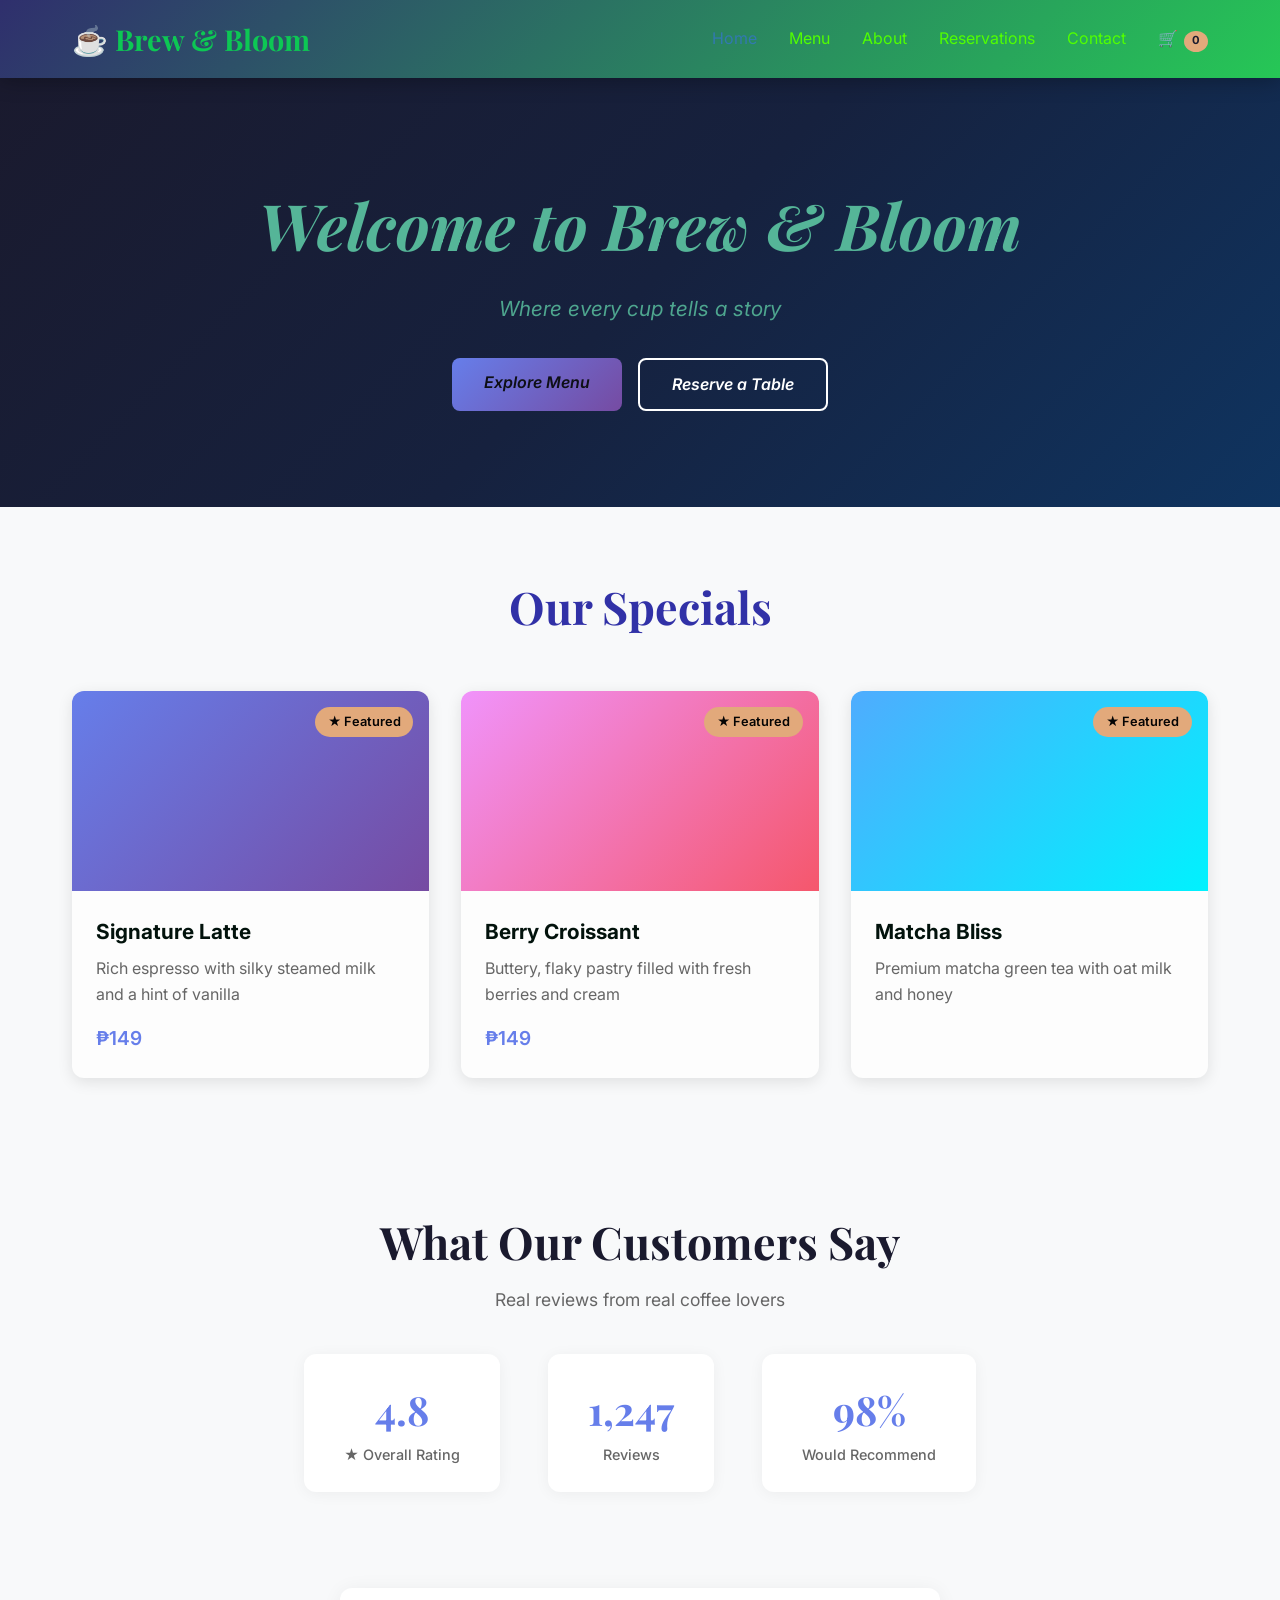
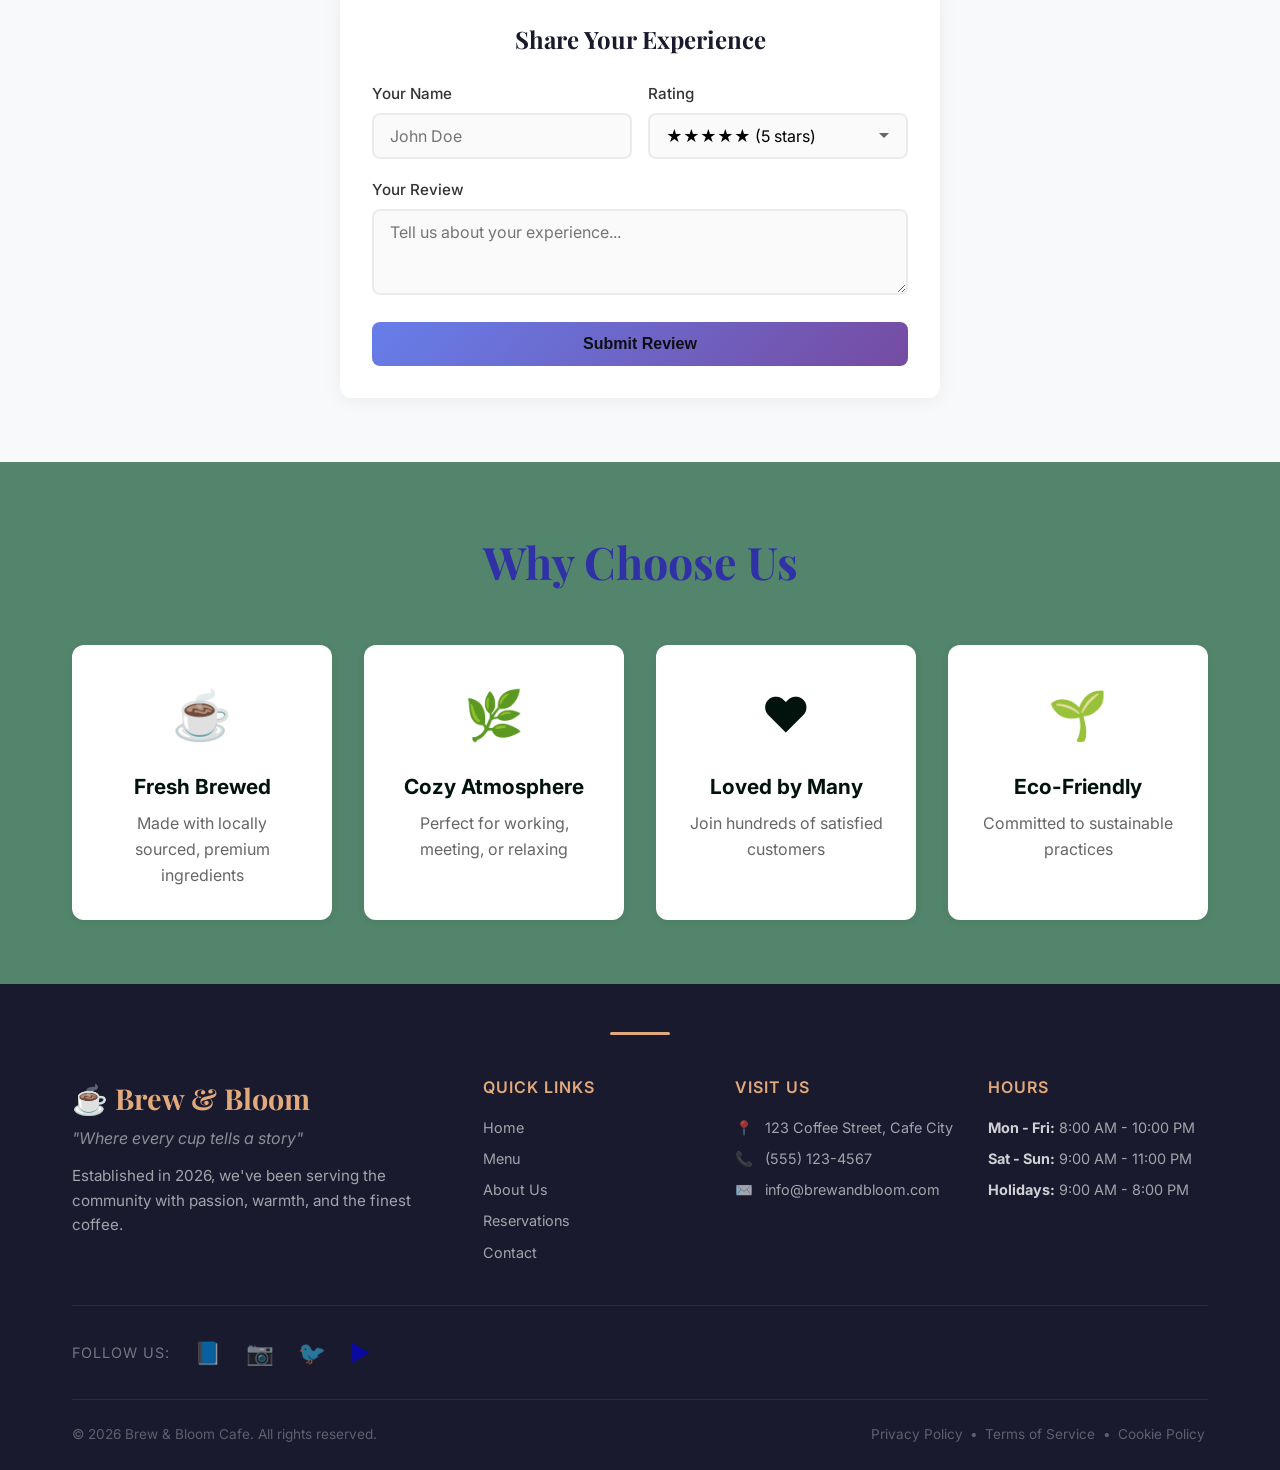
==== index.html @ 746370ab "Add files via upload" ====
<!DOCTYPE html>
<html lang="en">

<head>
    <meta charset="UTF-8">
    <meta name="viewport" content="width=device-width, initial-scale=1.0">
    <title>Brew & Bloom Cafe</title>
    <link rel="stylesheet" href="reiina.css">
    <link href="https://fonts.googleapis.com/css2?family=Playfair+Display:wght@400;700&family=Inter:wght@300;400;600&display=swap" rel="stylesheet">
</head>

<body>

    <!-- ===== Navigation ===== -->
    <nav class="navbar">
        <div class="container">
            <div class="logo">
                <h2>☕ Brew & Bloom</h2>
            </div>
            <ul class="nav-links">
                <li><a href="index.html" class="active">Home</a></li>
                <li><a href="menu.html">Menu</a></li>
                <li><a href="about.html">About</a></li>
                <li><a href="reservations.html">Reservations</a></li>
                <li><a href="contact.html">Contact</a></li>
                <li><a href="cart.html" class="cart-link">🛒 <span class="cart-count" id="cartCount">0</span></a></li>
            </ul>
            <div class="hamburger">
                <span></span>
                <span></span>
                <span></span>
            </div>
        </div>
    </nav>

    <!-- ===== Hero Section ===== -->
    <section class="hero">
        <div class="hero-content">
            <h1>Welcome to Brew & Bloom</h1>
            <p>Where every cup tells a story</p>
            <div class="hero-buttons">
                <a href="menu.html" class="btn btn-primary">Explore Menu</a>
                <a href="reservations.html" class="btn btn-secondary">Reserve a Table</a>
            </div>
        </div>
    </section>

    <!-- ===== Featured Items ===== -->
    <section class="featured">
        <div class="container">
            <h2>Our Specials</h2>
            <div class="featured-grid">
                <div class="featured-card">
                    <div class="featured-image" style="background: linear-gradient(135deg, #667eea, #764ba2);">
                        <span class="featured-badge">★ Featured</span>
                    </div>
                    <div class="featured-info">
                        <h3>Signature Latte</h3>
                        <p>Rich espresso with silky steamed milk and a hint of vanilla</p>
                        <div class="featured-price"> ₱149</div>
                    </div>
                </div>
                <div class="featured-card">
                    <div class="featured-image" style="background: linear-gradient(135deg, #f093fb, #f5576c);">
                        <span class="featured-badge">★ Featured</span>
                    </div>
                    <div class="featured-info">
                        <h3>Berry Croissant</h3>
                        <p>Buttery, flaky pastry filled with fresh berries and cream</p>
                        <div class="featured-price"> ₱149</div>
                    </div>
                </div>
                <div class="featured-card">
                    <div class="featured-image" style="background: linear-gradient(135deg, #4facfe, #00f2fe);">
                        <span class="featured-badge">★ Featured</span>
                    </div>
                    <div class="featured-info">
                        <h3>Matcha Bliss</h3>
                        <p>Premium matcha green tea with oat milk and honey</p>
                        <div class="featured-price"></div>
                    </div>
                </div>
            </div>
        </div>
    </section>

    <!-- ===== Customer Reviews ===== -->
    <section class="reviews-section">
        <div class="container">
            <h2>What Our Customers Say</h2>
            <p class="reviews-subtitle">Real reviews from real coffee lovers</p>

            <div class="review-stats">
                <div class="stat-item">
                    <span class="stat-number">4.8</span>
                    <span class="stat-label">★ Overall Rating</span>
                </div>
                <div class="stat-item">
                    <span class="stat-number">1,247</span>
                    <span class="stat-label">Reviews</span>
                </div>
                <div class="stat-item">
                    <span class="stat-number">98%</span>
                    <span class="stat-label">Would Recommend</span>
                </div>
            </div>

            <div class="reviews-grid" id="reviewsGrid"></div>

            <div class="add-review">
                <h3>Share Your Experience</h3>
                <form id="reviewForm" class="review-form">
                    <div class="form-row">
                        <div class="form-group">
                            <label for="reviewName">Your Name</label>
                            <input type="text" id="reviewName" placeholder="John Doe" required>
                        </div>
                        <div class="form-group">
                            <label for="reviewRating">Rating</label>
                            <select id="reviewRating" required>
                                <option value="5">★★★★★ (5 stars)</option>
                                <option value="4">★★★★☆ (4 stars)</option>
                                <option value="3">★★★☆☆ (3 stars)</option>
                                <option value="2">★★☆☆☆ (2 stars)</option>
                                <option value="1">★☆☆☆☆ (1 star)</option>
                            </select>
                        </div>
                    </div>
                    <div class="form-group">
                        <label for="reviewText">Your Review</label>
                        <textarea id="reviewText" rows="3" placeholder="Tell us about your experience..." required></textarea>
                    </div>
                    <button type="submit" class="btn btn-primary">Submit Review</button>
                </form>
            </div>
        </div>
    </section>

    <!-- ===== Why Choose Us ===== -->
    <section class="why-us">
        <div class="container">
            <h2>Why Choose Us</h2>
            <div class="features-grid">
                <div class="feature">
                    <div class="feature-icon">☕</div>
                    <h3>Fresh Brewed</h3>
                    <p>Made with locally sourced, premium ingredients</p>
                </div>
                <div class="feature">
                    <div class="feature-icon">🌿</div>
                    <h3>Cozy Atmosphere</h3>
                    <p>Perfect for working, meeting, or relaxing</p>
                </div>
                <div class="feature">
                    <div class="feature-icon">❤️</div>
                    <h3>Loved by Many</h3>
                    <p>Join hundreds of satisfied customers</p>
                </div>
                <div class="feature">
                    <div class="feature-icon">🌱</div>
                    <h3>Eco-Friendly</h3>
                    <p>Committed to sustainable practices</p>
                </div>
            </div>
        </div>
    </section>

    <!-- ===== CLASSIC FOOTER ===== -->
    <footer class="classic-footer">
        <div class="footer-divider"></div>
        <div class="container">
            <div class="footer-top">
                <div class="footer-brand">
                    <h3>☕ Brew & Bloom</h3>
                    <p class="tagline">"Where every cup tells a story"</p>
                    <p class="description">Established in 2026, we've been serving the community with passion, warmth, and the finest coffee.</p>
                </div>

                <div class="footer-links">
                    <div class="footer-column">
                        <h4>Quick Links</h4>
                        <ul>
                            <li><a href="index.html">Home</a></li>
                            <li><a href="menu.html">Menu</a></li>
                            <li><a href="about.html">About Us</a></li>
                            <li><a href="reservations.html">Reservations</a></li>
                            <li><a href="contact.html">Contact</a></li>
                        </ul>
                    </div>

                    <div class="footer-column">
                        <h4>Visit Us</h4>
                        <ul>
                            <li><span class="icon">📍</span> 123 Coffee Street, Cafe City</li>
                            <li><span class="icon">📞</span> (555) 123-4567</li>
                            <li><span class="icon">✉️</span> info@brewandbloom.com</li>
                        </ul>
                    </div>

                    <div class="footer-column">
                        <h4>Hours</h4>
                        <ul>
                            <li><strong>Mon - Fri:</strong> 8:00 AM - 10:00 PM</li>
                            <li><strong>Sat - Sun:</strong> 9:00 AM - 11:00 PM</li>
                            <li><strong>Holidays:</strong> 9:00 AM - 8:00 PM</li>
                        </ul>
                    </div>
                </div>
            </div>

            <div class="footer-social">
                <span>Follow us:</span>
                <a href="#" aria-label="Facebook">📘</a>
                <a href="#" aria-label="Instagram">📷</a>
                <a href="#" aria-label="Twitter">🐦</a>
                <a href="#" aria-label="YouTube">▶️</a>
            </div>

            <div class="footer-bottom">
                <div class="footer-bottom-content">
                    <p>&copy; 2026 Brew & Bloom Cafe. All rights reserved.</p>
                    <p class="footer-legal">
                        <a href="#">Privacy Policy</a> • 
                        <a href="#">Terms of Service</a> • 
                        <a href="#">Cookie Policy</a>
                    </p>
                </div>
            </div>
        </div>
    </footer>

    <script src="main.js"></script>
</body>

</html>
---- reiina.css ----
/* ---------- Reset & Base ---------- */
* {
    margin: 0;
    padding: 0;
    box-sizing: border-box;
}

body {
    font-family: 'Inter', -apple-system, BlinkMacSystemFont, sans-serif;
    line-height: 1.6;
    color: #02120c;
    background: #52856b;
}

.container {
    max-width: 1200px;
    margin: 0 auto;
    padding: 0 2rem;
}

/* ---------- Navigation ---------- */
.navbar {
    background: linear-gradient(135deg, #2f2f6d 0%, #26c756 100%);
    color: rgb(25, 138, 114);
    padding: 1rem 0;
    position: sticky;
    top: 0;
    z-index: 1000;
    box-shadow: 0 2px 20px rgba(0, 0, 0, 0.3);
}

.navbar .container {
    display: flex;
    justify-content: space-between;
    align-items: center;
}

.logo h2 {
    font-family: 'Playfair Display', serif;
    font-size: 1.8rem;
    color: #0dc754;
}

.nav-links {
    list-style: none;
    display: flex;
    gap: 2rem;
}

.nav-links a {
    color: rgb(81, 255, 0);
    text-decoration: none;
    font-weight: 400;
    transition: color 0.3s;
    padding: 0.5rem 0;
}

.nav-links a:hover,
.nav-links a.active {
    color: #3279b0;
}

.hamburger {
    display: none;
    flex-direction: column;
    gap: 5px;
    cursor: pointer;
}

.hamburger span {
    width: 25px;
    height: 3px;
     background: linear-gradient(135deg, #2f2f6d 0%, #26c78c 100%);
    border-radius: 3px;
}

/* ---------- Buttons ---------- */
.btn {
    display: inline-block;
    padding: 0.75rem 2rem;
    border: none;
    border-radius: 8px;
    font-weight: 600;
    text-decoration: none;
    cursor: pointer;
    transition: all 0.3s;
}

.btn-primary {
    background: linear-gradient(135deg, #667eea 0%, #764ba2 100%);
    color: rgb(14, 15, 22);
}

.btn-primary:hover {
    transform: translateY(-2px);
    box-shadow: 0 4px 15px rgba(102, 126, 234, 0.4);
}

.btn-secondary {
    background: transparent;
    color: white;
    border: 2px solid white;
}

.btn-secondary:hover {
    background: white;
    color: #667eea;
}

/* ---------- Hero Section ---------- */
.hero {
    background: linear-gradient(135deg, #1a1a2e 0%, #16213e 50%, #0f3460 100%);
    color: rgb(85, 181, 152);
    padding: 6rem 0;
    text-align: center;
    font-style: italic;
}

.hero-content h1 {
    font-family: 'Playfair Display', serif;
    font-size: 4rem;
    margin-bottom: 1rem;
}

.hero-content p {
    font-size: 1.3rem;
    opacity: 0.9;
    margin-bottom: 2rem;
}

.hero-buttons {
    display: flex;
    gap: 1rem;
    justify-content: center;
    flex-wrap: wrap;
}

/* ---------- Featured Section ---------- */
.featured {
    padding: 4rem 0;
    background: #f8f9fa;
}

.featured h2,
.why-us h2,
.menu-page h1,
.about-page h1,
.reservation-page h1,
.contact-page h1 {
    text-align: center;
    font-family: 'Playfair Display', serif;
    font-size: 2.8rem;
    margin-bottom: 3rem;
    color: #3131a7;
}

.featured-grid {
    display: grid;
    grid-template-columns: repeat(auto-fit, minmax(280px, 1fr));
    gap: 2rem;
}

.featured-card {
    background: rgb(253, 253, 253);
    border-radius: 12px;
    overflow: hidden;
    box-shadow: 0 4px 15px rgba(0, 0, 0, 0.1);
    transition: transform 0.3s, box-shadow 0.3s;
}

.featured-card:hover {
    transform: translateY(-5px);
    box-shadow: 0 8px 30px rgba(0, 0, 0, 0.15);
}

.featured-image {
    height: 200px;
    position: relative;
}

.featured-badge {
    position: absolute;
    top: 1rem;
    right: 1rem;
    background: #e2a97b;
    color: rgb(5, 4, 4);
    padding: 0.3rem 0.8rem;
    border-radius: 20px;
    font-size: 0.8rem;
    font-weight: 600;
}

.featured-info {
    padding: 1.5rem;
}

.featured-info h3 {
    font-size: 1.3rem;
    margin-bottom: 0.5rem;
}

.featured-info p {
    color: #666;
    margin-bottom: 1rem;
}

.featured-price {
    font-size: 1.2rem;
    font-weight: 600;
    color: #667eea;
}

/* ---------- Why Us Section ---------- */
.why-us {
    padding: 4rem 0;
}

.features-grid {
    display: grid;
    grid-template-columns: repeat(auto-fit, minmax(220px, 1fr));
    gap: 2rem;
}

.feature {
    text-align: center;
    padding: 2rem;
    background: white;
    border-radius: 12px;
    box-shadow: 0 2px 10px rgba(0, 0, 0, 0.05);
}

.feature-icon {
    font-size: 3rem;
    margin-bottom: 1rem;
}

.feature h3 {
    font-size: 1.3rem;
    margin-bottom: 0.5rem;
}

.feature p {
    color: #666;
}

/* ---------- Menu Page ---------- */
.menu-page {
    padding: 4rem 0;
}

.subtitle {
    text-align: center;
    color: #000000;
    margin-bottom: 2rem;
    font-size: 1.1rem;
}

.category-nav {
    display: flex;
    justify-content: center;
    gap: 1rem;
    margin: 2rem 0 3rem;
    flex-wrap: wrap;
}

.category-btn {
    padding: 0.7rem 2rem;
    border: 2px solid #667eea;
    background: transparent;
    color: #667eea;
    border-radius: 30px;
    cursor: pointer;
    font-weight: 600;
    transition: all 0.3s;
}

.category-btn:hover,
.category-btn.active {
    background: #667eea;
    color: white;
}

.menu-item {
    background: white;
    padding: 1.5rem;
    border-radius: 12px;
    box-shadow: 0 2px 10px rgba(0, 0, 0, 0.05);
    margin-bottom: 1rem;
    border-left: 4px solid #667eea;
    transition: transform 0.3s;
}

.menu-item:hover {
    transform: translateX(5px);
}

.menu-item-info {
    display: flex;
    justify-content: space-between;
    align-items: center;
}

.menu-item-info h3 {
    font-size: 1.1rem;
}

.menu-item-info p {
    color: #666;
    font-size: 0.9rem;
}

.price {
    font-size: 1.1rem;
    font-weight: 600;
    color: #667eea;
}

/* ---------- About Page ---------- */
.about-page {
    padding: 4rem 0;
}

.about-grid {
    display: grid;
    grid-template-columns: 1fr 1fr;
    gap: 3rem;
    align-items: center;
}

.about-text h2 {
    font-family: 'Playfair Display', serif;
    font-size: 2rem;
    margin-bottom: 1rem;
}

.about-text h3 {
    margin-top: 1.5rem;
    margin-bottom: 0.5rem;
    color: #1a1a2e;
}

.about-text p {
    color: #120f0f;
    line-height: 1.8;
}

.image-placeholder {
    background: linear-gradient(135deg, #667eea, #764ba2);
    height: 400px;
    border-radius: 12px;
    display: flex;
    flex-direction: column;
    align-items: center;
    justify-content: center;
    color: white;
}

.image-placeholder span {
    font-size: 5rem;
}

/* ===== CLASSIC FOOTER ===== */
.classic-footer {
    background: #1a1a2e;
    color: #e8e8e8;
    padding: 3rem 0 0;
    font-family: 'Inter', sans-serif;
}

.footer-divider {
    width: 60px;
    height: 3px;
    background: #e2a97b;
    margin: 0 auto 2.5rem;
    border-radius: 2px;
}

/* Top Section */
.footer-top {
    display: grid;
    grid-template-columns: 1fr 2fr;
    gap: 3rem;
    padding-bottom: 2rem;
    border-bottom: 1px solid rgba(255, 255, 255, 0.08);
}

/* Brand Section */
.footer-brand h3 {
    font-family: 'Playfair Display', serif;
    font-size: 1.8rem;
    color: #e2a97b;
    margin-bottom: 0.3rem;
}

.footer-brand .tagline {
    font-size: 1rem;
    color: rgba(255, 255, 255, 0.5);
    font-style: italic;
    margin-bottom: 0.8rem;
}

.footer-brand .description {
    font-size: 0.95rem;
    color: rgba(255, 255, 255, 0.6);
    line-height: 1.6;
    max-width: 350px;
}

/* Footer Links Grid */
.footer-links {
    display: grid;
    grid-template-columns: repeat(3, 1fr);
    gap: 2rem;
}

.footer-column h4 {
    font-size: 1rem;
    font-weight: 600;
    color: #e2a97b;
    margin-bottom: 1rem;
    letter-spacing: 1px;
    text-transform: uppercase;
}

.footer-column ul {
    list-style: none;
    padding: 0;
}

.footer-column ul li {
    margin-bottom: 0.6rem;
    font-size: 0.9rem;
    color: rgba(255, 255, 255, 0.6);
    line-height: 1.5;
}

.footer-column ul li a {
    color: rgba(255, 255, 255, 0.6);
    text-decoration: none;
    transition: color 0.3s;
}

.footer-column ul li a:hover {
    color: #e2a97b;
}

.footer-column ul li .icon {
    margin-right: 0.5rem;
}

.footer-column ul li strong {
    color: rgba(255, 255, 255, 0.8);
}

/* Social Media */
.footer-social {
    display: flex;
    align-items: center;
    gap: 1.5rem;
    padding: 1.8rem 0;
    border-bottom: 1px solid rgba(255, 255, 255, 0.08);
}

.footer-social span {
    font-size: 0.9rem;
    color: rgba(255, 255, 255, 0.4);
    letter-spacing: 1px;
    text-transform: uppercase;
}

.footer-social a {
    font-size: 1.4rem;
    text-decoration: none;
    transition: transform 0.3s, opacity 0.3s;
    opacity: 0.6;
}

.footer-social a:hover {
    transform: translateY(-3px) scale(1.1);
    opacity: 1;
}

/* Bottom Bar */
.footer-bottom {
    padding: 1.5rem 0;
}

.footer-bottom-content {
    display: flex;
    justify-content: space-between;
    align-items: center;
    flex-wrap: wrap;
    gap: 1rem;
}

.footer-bottom-content p {
    font-size: 0.85rem;
    color: rgba(255, 255, 255, 0.3);
}

.footer-legal a {
    color: rgba(255, 255, 255, 0.3);
    text-decoration: none;
    transition: color 0.3s;
    margin: 0 0.2rem;
}

.footer-legal a:hover {
    color: #e2a97b;
}

/* ===== RESPONSIVE FOOTER ===== */
@media (max-width: 1024px) {
    .footer-top {
        grid-template-columns: 1fr;
        gap: 2rem;
    }

    .footer-brand .description {
        max-width: 100%;
    }
}

@media (max-width: 768px) {
    .footer-links {
        grid-template-columns: 1fr 1fr;
        gap: 1.5rem;
    }

    .footer-social {
        flex-wrap: wrap;
        justify-content: center;
    }

    .footer-bottom-content {
        flex-direction: column;
        text-align: center;
    }
}

@media (max-width: 480px) {
    .footer-links {
        grid-template-columns: 1fr;
    }

    .footer-column {
        text-align: center;
    }

    .footer-brand {
        text-align: center;
    }

    .footer-brand .description {
        margin: 0 auto;
    }
}

/* ===== CART & ORDER STYLES ===== */

/* Cart Link */
.cart-link {
    position: relative;
    font-weight: 600;
}

.cart-count {
    background: #e2a97b;
    color: #1a1a2e;
    border-radius: 50%;
    padding: 0.1rem 0.5rem;
    font-size: 0.7rem;
    font-weight: 700;
    display: inline-block;
    min-width: 20px;
    text-align: center;
    margin-left: 2px;
}

/* Menu Item with Add Button */
.menu-item {
    display: flex;
    justify-content: space-between;
    align-items: center;
    background: white;
    padding: 1.2rem 1.5rem;
    border-radius: 12px;
    box-shadow: 0 2px 10px rgba(0,0,0,0.05);
    margin-bottom: 1rem;
    border-left: 4px solid #667eea;
    transition: transform 0.3s, box-shadow 0.3s;
}

.menu-item:hover {
    transform: translateX(5px);
    box-shadow: 0 4px 20px rgba(0,0,0,0.08);
}

.menu-item-info {
    flex: 1;
}

.menu-item-info h3 {
    font-size: 1.1rem;
    margin-bottom: 0.2rem;
}

.menu-item-info p {
    color: #666;
    font-size: 0.9rem;
    margin-bottom: 0.3rem;
}

.menu-item-info .price {
    font-size: 1.1rem;
    font-weight: 600;
    color: #667eea;
}

.btn-add {
    background: linear-gradient(135deg, #667eea, #764ba2);
    color: white;
    border: none;
    padding: 0.5rem 1.5rem;
    border-radius: 8px;
    font-weight: 600;
    cursor: pointer;
    transition: all 0.3s;
    font-size: 0.9rem;
    white-space: nowrap;
    margin-left: 1rem;
}

.btn-add:hover {
    transform: scale(1.05);
    box-shadow: 0 4px 15px rgba(102, 126, 234, 0.4);
}

/* Notification */
.notification {
    position: fixed;
    top: 80px;
    right: 20px;
    background: #2ecc71;
    color: white;
    padding: 1rem 1.5rem;
    border-radius: 8px;
    font-weight: 600;
    box-shadow: 0 4px 15px rgba(0,0,0,0.2);
    z-index: 9999;
    transform: translateX(120%);
    transition: transform 0.3s ease;
}

.notification.show {
    transform: translateX(0);
}

/* ===== CART PAGE ===== */
.cart-page {
    padding: 4rem 0;
    min-height: 70vh;
}

.cart-page h1 {
    font-family: 'Playfair Display', serif;
    font-size: 2.8rem;
    text-align: center;
    color: #1a1a2e;
}

.empty-cart {
    text-align: center;
    padding: 4rem 0;
}

.empty-cart h2 {
    font-size: 2rem;
    color: #1a1a2e;
    margin-bottom: 0.5rem;
}

.empty-cart p {
    color: #666;
    margin-bottom: 2rem;
}

/* Cart Items */
.cart-items-list {
    max-width: 800px;
    margin: 0 auto;
}

.cart-item {
    display: flex;
    justify-content: space-between;
    align-items: center;
    background: white;
    padding: 1.2rem 1.5rem;
    border-radius: 12px;
    box-shadow: 0 2px 10px rgba(0,0,0,0.05);
    margin-bottom: 1rem;
    border-left: 4px solid #e2a97b;
}

.cart-item-details h3 {
    font-size: 1.1rem;
    margin-bottom: 0.2rem;
}

.cart-item-details p {
    color: #666;
    font-size: 0.9rem;
}

.cart-item-controls {
    display: flex;
    align-items: center;
    gap: 0.8rem;
}

.btn-qty {
    width: 30px;
    height: 30px;
    border: 2px solid #667eea;
    background: transparent;
    color: #667eea;
    border-radius: 50%;
    cursor: pointer;
    font-size: 1.1rem;
    font-weight: 700;
    transition: all 0.3s;
    display: flex;
    align-items: center;
    justify-content: center;
}

.btn-qty:hover {
    background: #667eea;
    color: white;
}

.quantity {
    font-weight: 600;
    font-size: 1.1rem;
    min-width: 30px;
    text-align: center;
}

.cart-item-total {
    font-weight: 600;
    color: #1a1a2e;
    min-width: 70px;
    text-align: right;
}

.btn-remove {
    background: transparent;
    border: none;
    color: #e74c3c;
    font-size: 1.2rem;
    cursor: pointer;
    transition: transform 0.3s;
    padding: 0 5px;
}

.btn-remove:hover {
    transform: scale(1.2);
}

/* Cart Summary */
.cart-summary {
    max-width: 400px;
    margin: 2rem auto;
    background: white;
    padding: 2rem;
    border-radius: 12px;
    box-shadow: 0 2px 20px rgba(0,0,0,0.08);
}

.cart-summary h3 {
    font-family: 'Playfair Display', serif;
    font-size: 1.5rem;
    margin-bottom: 1.5rem;
    color: #1a1a2e;
    text-align: center;
}

.summary-row {
    display: flex;
    justify-content: space-between;
    padding: 0.6rem 0;
    border-bottom: 1px solid #f0f0f0;
    color: #555;
}

.summary-row.total {
    border-bottom: none;
    font-size: 1.2rem;
    padding-top: 1rem;
    color: #1a1a2e;
}

.summary-row.total strong {
    color: #1a1a2e;
}

.btn-checkout {
    width: 100%;
    text-align: center;
    margin-top: 1rem;
}

.cart-summary .btn-secondary {
    display: block;
    text-align: center;
    margin-top: 0.5rem;
    background: transparent;
    color: #667eea;
    border: 2px solid #667eea;
}

.cart-summary .btn-secondary:hover {
    background: #667eea;
    color: white;
}

/* ===== RESPONSIVE ===== */
@media (max-width: 768px) {
    .menu-item {
        flex-direction: column;
        align-items: stretch;
        gap: 0.8rem;
    }

    .btn-add {
        width: 100%;
        margin-left: 0;
    }

    .cart-item {
        flex-direction: column;
        gap: 0.8rem;
        align-items: stretch;
    }

    .cart-item-controls {
        justify-content: center;
        flex-wrap: wrap;
    }

    .cart-item-total {
        text-align: center;
        min-width: auto;
    }

    .cart-page h1 {
        font-size: 2.2rem;
    }
}

@media (max-width: 480px) {
    .cart-item-controls {
        gap: 0.5rem;
    }

    .btn-qty {
        width: 28px;
        height: 28px;
        font-size: 0.9rem;
    }

    .quantity {
        font-size: 1rem;
        min-width: 25px;
    }

    .cart-summary {
        padding: 1.5rem;
        margin: 1rem;
    }
}

/* ===== REVIEWS SECTION ===== */
.reviews-section {
    padding: 4rem 0;
    background: #f8f9fa;
}

.reviews-section h2 {
    text-align: center;
    font-family: 'Playfair Display', serif;
    font-size: 2.8rem;
    color: #1a1a2e;
    margin-bottom: 0.5rem;
}

.reviews-subtitle {
    text-align: center;
    color: #666;
    font-size: 1.1rem;
    margin-bottom: 2.5rem;
}

/* Review Stats */
.review-stats {
    display: flex;
    justify-content: center;
    gap: 3rem;
    margin-bottom: 3rem;
    flex-wrap: wrap;
}

.stat-item {
    text-align: center;
    background: white;
    padding: 1.5rem 2.5rem;
    border-radius: 12px;
    box-shadow: 0 2px 15px rgba(0,0,0,0.05);
    min-width: 140px;
}

.stat-number {
    display: block;
    font-size: 2.5rem;
    font-weight: 700;
    color: #667eea;
    font-family: 'Playfair Display', serif;
}

.stat-label {
    font-size: 0.9rem;
    color: #666;
    font-weight: 500;
}

/* Reviews Grid */
.reviews-grid {
    display: grid;
    grid-template-columns: repeat(auto-fit, minmax(300px, 1fr));
    gap: 1.5rem;
    margin-bottom: 3rem;
}

.review-card {
    background: white;
    padding: 1.5rem;
    border-radius: 12px;
    box-shadow: 0 2px 15px rgba(0,0,0,0.05);
    transition: transform 0.3s, box-shadow 0.3s;
}

.review-card:hover {
    transform: translateY(-3px);
    box-shadow: 0 4px 25px rgba(0,0,0,0.08);
}

.review-header {
    display: flex;
    justify-content: space-between;
    align-items: flex-start;
    margin-bottom: 0.8rem;
    flex-wrap: wrap;
    gap: 0.5rem;
}

.reviewer-info {
    display: flex;
    flex-direction: column;
    gap: 0.2rem;
}

.reviewer-name {
    font-weight: 600;
    color: #1a1a2e;
    font-size: 1.05rem;
}

.reviewer-date {
    font-size: 0.8rem;
    color: #999;
}

.review-stars {
    color: #f1c40f;
    font-size: 1.1rem;
    letter-spacing: 1px;
}

.review-text {
    color: #555;
    line-height: 1.6;
    font-size: 0.95rem;
}

/* No Reviews */
.no-reviews {
    text-align: center;
    padding: 2rem;
    color: #666;
    background: white;
    border-radius: 12px;
}

/* Add Review Form */
.add-review {
    max-width: 600px;
    margin: 0 auto;
    background: white;
    padding: 2rem;
    border-radius: 12px;
    box-shadow: 0 2px 20px rgba(0,0,0,0.06);
}

.add-review h3 {
    font-family: 'Playfair Display', serif;
    font-size: 1.5rem;
    color: #1a1a2e;
    text-align: center;
    margin-bottom: 1.5rem;
}

.review-form .form-row {
    display: grid;
    grid-template-columns: 1fr 1fr;
    gap: 1rem;
}

.review-form .form-group {
    margin-bottom: 1.2rem;
}

.review-form label {
    display: block;
    margin-bottom: 0.4rem;
    font-weight: 500;
    color: #333;
    font-size: 0.95rem;
}

.review-form input,
.review-form select,
.review-form textarea {
    width: 100%;
    padding: 0.7rem 1rem;
    border: 2px solid #e9ecef;
    border-radius: 8px;
    font-size: 1rem;
    font-family: 'Inter', sans-serif;
    transition: border-color 0.3s, box-shadow 0.3s;
    background: #fafafa;
}

.review-form input:focus,
.review-form select:focus,
.review-form textarea:focus {
    outline: none;
    border-color: #667eea;
    box-shadow: 0 0 0 3px rgba(102, 126, 234, 0.1);
    background: white;
}

.review-form select {
    cursor: pointer;
    appearance: none;
    background-image: url("data:image/svg+xml,%3Csvg xmlns='http://www.w3.org/2000/svg' width='12' height='12' viewBox='0 0 12 12'%3E%3Cpath fill='%23666' d='M6 8L1 3h10z'/%3E%3C/svg%3E");
    background-repeat: no-repeat;
    background-position: right 1rem center;
    background-size: 12px;
}

.review-form textarea {
    resize: vertical;
    min-height: 80px;
}

.review-form .btn-primary {
    width: 100%;
    padding: 0.8rem;
    font-size: 1rem;
}

/* ===== RESPONSIVE ===== */
@media (max-width: 768px) {
    .review-stats {
        gap: 1rem;
    }

    .stat-item {
        padding: 1rem 1.5rem;
        min-width: 100px;
    }

    .stat-number {
        font-size: 2rem;
    }

    .reviews-grid {
        grid-template-columns: 1fr;
    }

    .review-form .form-row {
        grid-template-columns: 1fr;
        gap: 0;
    }

    .add-review {
        padding: 1.5rem;
        margin: 0 1rem;
    }

    .reviews-section h2 {
        font-size: 2.2rem;
    }

    .review-header {
        flex-direction: column;
        align-items: flex-start;
    }
}

@media (max-width: 480px) {
    .stat-item {
        padding: 0.8rem 1rem;
        min-width: 80px;
    }

    .stat-number {
        font-size: 1.6rem;
    }

    .stat-label {
        font-size: 0.75rem;
    }

    .review-card {
        padding: 1rem;
    }

    .add-review {
        padding: 1rem;
    }
}
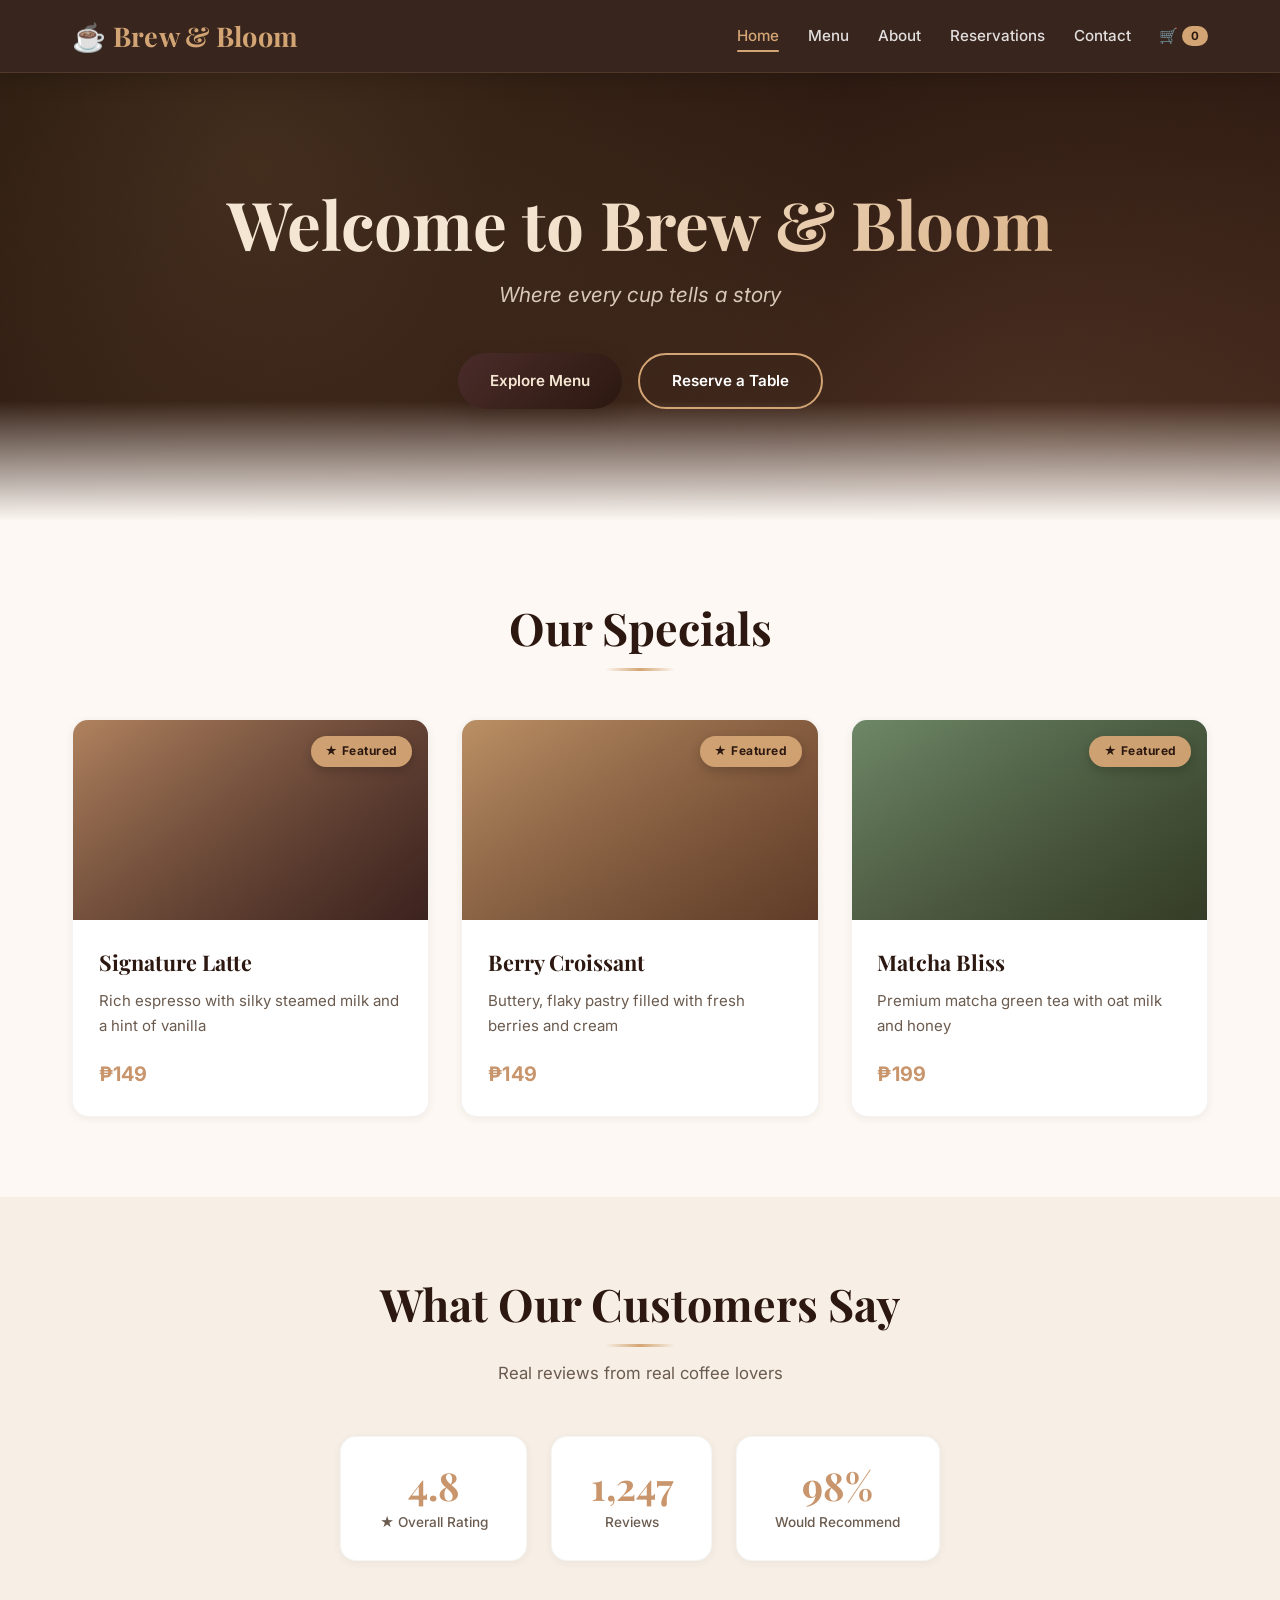
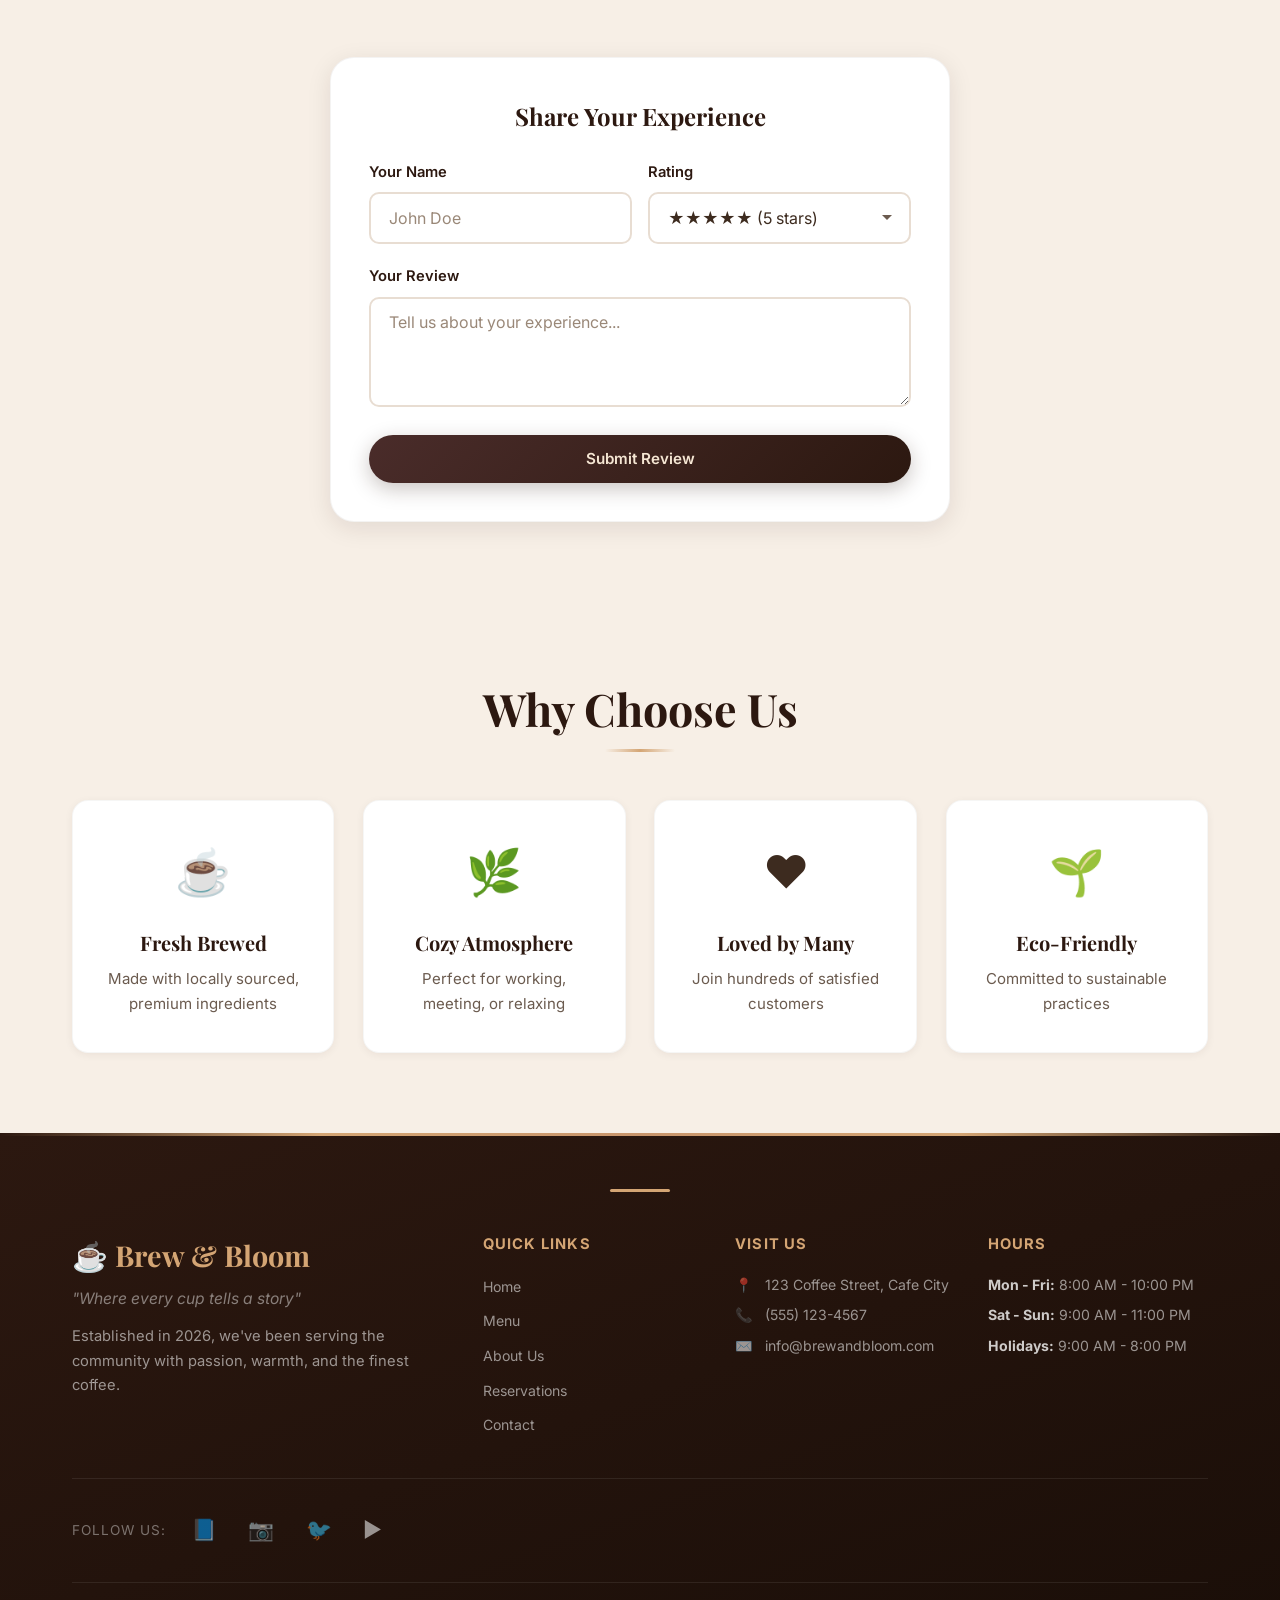
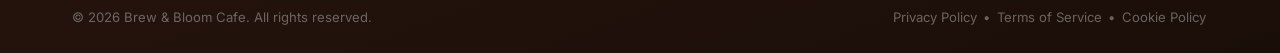
==== commit 6adb6c93: "Improved style, mobile responsive, fixed cart prices" ====
--- a/index.html
+++ b/index.html
@@ -36,7 +36,7 @@
     <!-- ===== Hero Section ===== -->
     <section class="hero">
         <div class="hero-content">
-            <h1>Welcome to Brew & Bloom</h1>
+            <h1>Welcome to Brew &amp; Bloom</h1>
             <p>Where every cup tells a story</p>
             <div class="hero-buttons">
                 <a href="menu.html" class="btn btn-primary">Explore Menu</a>
@@ -51,33 +51,33 @@
             <h2>Our Specials</h2>
             <div class="featured-grid">
                 <div class="featured-card">
-                    <div class="featured-image" style="background: linear-gradient(135deg, #667eea, #764ba2);">
+                    <div class="featured-image" style="background: linear-gradient(135deg, #C8956C, #4A2C2A);">
                         <span class="featured-badge">★ Featured</span>
                     </div>
                     <div class="featured-info">
                         <h3>Signature Latte</h3>
                         <p>Rich espresso with silky steamed milk and a hint of vanilla</p>
-                        <div class="featured-price"> ₱149</div>
+                        <div class="featured-price">₱149</div>
                     </div>
                 </div>
                 <div class="featured-card">
-                    <div class="featured-image" style="background: linear-gradient(135deg, #f093fb, #f5576c);">
+                    <div class="featured-image" style="background: linear-gradient(135deg, #D4A574, #8B5A3C);">
                         <span class="featured-badge">★ Featured</span>
                     </div>
                     <div class="featured-info">
                         <h3>Berry Croissant</h3>
                         <p>Buttery, flaky pastry filled with fresh berries and cream</p>
-                        <div class="featured-price"> ₱149</div>
+                        <div class="featured-price">₱149</div>
                     </div>
                 </div>
                 <div class="featured-card">
-                    <div class="featured-image" style="background: linear-gradient(135deg, #4facfe, #00f2fe);">
+                    <div class="featured-image" style="background: linear-gradient(135deg, #7A9B76, #3D5A3A);">
                         <span class="featured-badge">★ Featured</span>
                     </div>
                     <div class="featured-info">
                         <h3>Matcha Bliss</h3>
                         <p>Premium matcha green tea with oat milk and honey</p>
-                        <div class="featured-price"></div>
+                        <div class="featured-price">₱199</div>
                     </div>
                 </div>
             </div>
@@ -171,7 +171,7 @@
         <div class="container">
             <div class="footer-top">
                 <div class="footer-brand">
-                    <h3>☕ Brew & Bloom</h3>
+                    <h3>☕ Brew &amp; Bloom</h3>
                     <p class="tagline">"Where every cup tells a story"</p>
                     <p class="description">Established in 2026, we've been serving the community with passion, warmth, and the finest coffee.</p>
                 </div>
@@ -218,10 +218,10 @@
 
             <div class="footer-bottom">
                 <div class="footer-bottom-content">
-                    <p>&copy; 2026 Brew & Bloom Cafe. All rights reserved.</p>
+                    <p>&copy; 2026 Brew &amp; Bloom Cafe. All rights reserved.</p>
                     <p class="footer-legal">
-                        <a href="#">Privacy Policy</a> • 
-                        <a href="#">Terms of Service</a> • 
+                        <a href="#">Privacy Policy</a> •
+                        <a href="#">Terms of Service</a> •
                         <a href="#">Cookie Policy</a>
                     </p>
                 </div>
--- a/reiina.css
+++ b/reiina.css
@@ -1,131 +1,364 @@
+/* ============================================================
+   BREW & BLOOM — UNIFIED STYLESHEET (Mobile-Optimized)
+   Warm coffee-house aesthetic with smooth modern effects
+   ============================================================ */
+
+/* ---------- Design Tokens ---------- */
+:root {
+    --espresso:     #2C1810;
+    --coffee:       #4A2C2A;
+    --caramel:      #C8956C;
+    --golden:       #D4A574;
+    --cream:        #F5E6D3;
+    --latte:        #E8D5C4;
+    --bg:           #FDF8F3;
+    --bg-alt:       #F7EFE6;
+    --text:         #3D2B1F;
+    --text-light:   #6B5B4F;
+    --text-muted:   #9A8878;
+    --white:        #FFFFFF;
+    --success:      #5A8F5A;
+    --danger:       #C0604F;
+
+    --shadow-sm:    0 2px 8px rgba(44, 24, 16, 0.06);
+    --shadow-md:    0 6px 24px rgba(44, 24, 16, 0.10);
+    --shadow-lg:    0 16px 48px rgba(44, 24, 16, 0.14);
+
+    --radius-sm:    10px;
+    --radius:       16px;
+    --radius-lg:    24px;
+
+    --ease:         cubic-bezier(0.4, 0, 0.2, 1);
+    --transition:   all 0.35s var(--ease);
+}
+
 /* ---------- Reset & Base ---------- */
-* {
+*, *::before, *::after {
     margin: 0;
     padding: 0;
     box-sizing: border-box;
 }
 
+html {
+    scroll-behavior: smooth;
+    -webkit-text-size-adjust: 100%;
+    text-size-adjust: 100%;
+    overflow-x: hidden;
+}
+
 body {
     font-family: 'Inter', -apple-system, BlinkMacSystemFont, sans-serif;
-    line-height: 1.6;
-    color: #02120c;
-    background: #52856b;
+    line-height: 1.65;
+    color: var(--text);
+    background: var(--bg);
+    min-height: 100vh;
+    min-height: 100dvh;
+    display: flex;
+    flex-direction: column;
+    overflow-x: hidden;
+    -webkit-font-smoothing: antialiased;
+    -webkit-tap-highlight-color: transparent;
+}
+
+main, section, footer, nav { flex-shrink: 0; }
+
+img { max-width: 100%; height: auto; display: block; }
+
+a { color: inherit; -webkit-tap-highlight-color: transparent; }
+
+button, .btn, .category-btn, .btn-add, .btn-qty, .btn-remove,
+.hamburger, .cart-link, .nav-links a {
+    touch-action: manipulation;
+    -webkit-tap-highlight-color: transparent;
+}
+
+/* Custom scrollbar (desktop only) */
+::-webkit-scrollbar { width: 10px; }
+::-webkit-scrollbar-track { background: var(--bg-alt); }
+::-webkit-scrollbar-thumb {
+    background: linear-gradient(180deg, var(--caramel), var(--golden));
+    border-radius: 10px;
+    border: 2px solid var(--bg-alt);
+}
+::-webkit-scrollbar-thumb:hover { background: var(--coffee); }
+
+::selection {
+    background: var(--golden);
+    color: var(--espresso);
 }
 
 .container {
+    width: 100%;
     max-width: 1200px;
     margin: 0 auto;
     padding: 0 2rem;
 }
 
+/* ---------- Keyframes ---------- */
+@keyframes fadeUp {
+    from { opacity: 0; transform: translateY(30px); }
+    to   { opacity: 1; transform: translateY(0); }
+}
+@keyframes float {
+    0%, 100% { transform: translateY(0); }
+    50%      { transform: translateY(-10px); }
+}
+@keyframes shimmer {
+    0%   { background-position: -200% center; }
+    100% { background-position: 200% center; }
+}
+@keyframes pulseGlow {
+    0%, 100% { box-shadow: 0 0 0 0 rgba(212, 165, 116, 0.4); }
+    50%      { box-shadow: 0 0 0 12px rgba(212, 165, 116, 0); }
+}
+
 /* ---------- Navigation ---------- */
 .navbar {
-    background: linear-gradient(135deg, #2f2f6d 0%, #26c756 100%);
-    color: rgb(25, 138, 114);
-    padding: 1rem 0;
+    background: rgba(44, 24, 16, 0.94);
+    backdrop-filter: blur(14px);
+    -webkit-backdrop-filter: blur(14px);
+    color: var(--white);
+    padding: 0.85rem 0;
     position: sticky;
     top: 0;
     z-index: 1000;
-    box-shadow: 0 2px 20px rgba(0, 0, 0, 0.3);
+    box-shadow: 0 4px 24px rgba(0, 0, 0, 0.18);
+    border-bottom: 1px solid rgba(212, 165, 116, 0.15);
+    padding-top: max(0.85rem, env(safe-area-inset-top));
 }
 
 .navbar .container {
     display: flex;
     justify-content: space-between;
     align-items: center;
+    gap: 1rem;
+    position: relative;
 }
 
 .logo h2 {
     font-family: 'Playfair Display', serif;
-    font-size: 1.8rem;
-    color: #0dc754;
+    font-size: 1.7rem;
+    font-weight: 700;
+    color: var(--golden);
+    letter-spacing: 0.3px;
+    white-space: nowrap;
+    transition: var(--transition);
+    cursor: default;
+}
+
+.logo h2:hover {
+    text-shadow: 0 0 24px rgba(212, 165, 116, 0.6);
 }
 
 .nav-links {
     list-style: none;
     display: flex;
-    gap: 2rem;
+    align-items: center;
+    gap: 1.8rem;
 }
 
 .nav-links a {
-    color: rgb(81, 255, 0);
+    color: rgba(255, 255, 255, 0.85);
     text-decoration: none;
-    font-weight: 400;
-    transition: color 0.3s;
-    padding: 0.5rem 0;
+    font-weight: 500;
+    font-size: 0.95rem;
+    position: relative;
+    padding: 0.4rem 0;
+    transition: color 0.3s var(--ease);
+}
+
+.nav-links a::after {
+    content: '';
+    position: absolute;
+    bottom: 0;
+    left: 0;
+    width: 0;
+    height: 2px;
+    background: var(--golden);
+    border-radius: 2px;
+    transition: width 0.35s var(--ease);
 }
 
 .nav-links a:hover,
-.nav-links a.active {
-    color: #3279b0;
-}
-
+.nav-links a.active { color: var(--golden); }
+
+.nav-links a:hover::after,
+.nav-links a.active::after { width: 100%; }
+
+/* Cart badge */
+.cart-link {
+    display: inline-flex !important;
+    align-items: center;
+    gap: 4px;
+    font-weight: 600;
+}
+
+.cart-count {
+    background: var(--golden);
+    color: var(--espresso);
+    border-radius: 999px;
+    padding: 0.05rem 0.55rem;
+    font-size: 0.72rem;
+    font-weight: 700;
+    min-width: 22px;
+    text-align: center;
+    display: inline-block;
+    transition: var(--transition);
+}
+
+.cart-count:not(:empty) { animation: pulseGlow 2.4s ease-in-out infinite; }
+
+/* Hamburger */
 .hamburger {
     display: none;
     flex-direction: column;
     gap: 5px;
     cursor: pointer;
-}
+    padding: 10px;
+    border-radius: 8px;
+    transition: background 0.3s;
+    min-width: 44px;
+    min-height: 44px;
+    align-items: center;
+    justify-content: center;
+    position: relative;
+    z-index: 1001;
+}
+
+.hamburger:hover,
+.hamburger.active { background: rgba(255, 255, 255, 0.08); }
 
 .hamburger span {
-    width: 25px;
+    width: 26px;
     height: 3px;
-     background: linear-gradient(135deg, #2f2f6d 0%, #26c78c 100%);
+    background: var(--golden);
     border-radius: 3px;
+    transition: var(--transition);
+    display: block;
+}
+
+/* Hamburger → X animation */
+.hamburger.active span:nth-child(1) {
+    transform: translateY(8px) rotate(45deg);
+}
+.hamburger.active span:nth-child(2) {
+    opacity: 0;
+    transform: scaleX(0);
+}
+.hamburger.active span:nth-child(3) {
+    transform: translateY(-8px) rotate(-45deg);
 }
 
 /* ---------- Buttons ---------- */
 .btn {
-    display: inline-block;
-    padding: 0.75rem 2rem;
+    display: inline-flex;
+    align-items: center;
+    justify-content: center;
+    gap: 0.5rem;
+    padding: 0.85rem 2rem;
     border: none;
-    border-radius: 8px;
+    border-radius: 999px;
+    font-family: inherit;
+    font-size: 0.95rem;
     font-weight: 600;
     text-decoration: none;
     cursor: pointer;
-    transition: all 0.3s;
+    transition: var(--transition);
+    position: relative;
+    overflow: hidden;
+    white-space: nowrap;
+    min-height: 44px;
 }
 
 .btn-primary {
-    background: linear-gradient(135deg, #667eea 0%, #764ba2 100%);
-    color: rgb(14, 15, 22);
+    background: linear-gradient(135deg, var(--coffee), var(--espresso));
+    color: var(--cream);
+    box-shadow: 0 6px 20px rgba(44, 24, 16, 0.25);
+    z-index: 1;
+}
+
+.btn-primary::before {
+    content: '';
+    position: absolute;
+    inset: 0;
+    background: linear-gradient(135deg, var(--golden), var(--caramel));
+    opacity: 0;
+    transition: opacity 0.35s var(--ease);
+    z-index: -1;
+    border-radius: inherit;
 }
 
 .btn-primary:hover {
-    transform: translateY(-2px);
-    box-shadow: 0 4px 15px rgba(102, 126, 234, 0.4);
-}
+    transform: translateY(-3px);
+    box-shadow: 0 12px 30px rgba(44, 24, 16, 0.35);
+    color: var(--espresso);
+}
+
+.btn-primary:hover::before { opacity: 1; }
 
 .btn-secondary {
     background: transparent;
-    color: white;
-    border: 2px solid white;
+    color: var(--white);
+    border: 2px solid var(--golden);
 }
 
 .btn-secondary:hover {
-    background: white;
-    color: #667eea;
-}
-
-/* ---------- Hero Section ---------- */
+    background: var(--golden);
+    color: var(--espresso);
+    transform: translateY(-3px);
+    box-shadow: 0 12px 30px rgba(212, 165, 116, 0.4);
+}
+
+/* ---------- Hero ---------- */
 .hero {
-    background: linear-gradient(135deg, #1a1a2e 0%, #16213e 50%, #0f3460 100%);
-    color: rgb(85, 181, 152);
-    padding: 6rem 0;
+    background:
+        radial-gradient(circle at 20% 20%, rgba(212, 165, 116, 0.18), transparent 55%),
+        radial-gradient(circle at 80% 80%, rgba(200, 149, 108, 0.14), transparent 55%),
+        linear-gradient(160deg, #1E1108 0%, #2C1810 55%, #3D2418 100%);
+    color: var(--cream);
+    padding: 7rem 0;
     text-align: center;
-    font-style: italic;
+    position: relative;
+    overflow: hidden;
+}
+
+.hero::after {
+    content: '';
+    position: absolute;
+    bottom: 0;
+    left: 0;
+    right: 0;
+    height: 120px;
+    background: linear-gradient(to top, var(--bg), transparent);
+    pointer-events: none;
+}
+
+.hero-content {
+    position: relative;
+    z-index: 1;
+    animation: fadeUp 0.9s var(--ease) both;
+    padding: 0 1rem;
 }
 
 .hero-content h1 {
     font-family: 'Playfair Display', serif;
-    font-size: 4rem;
+    font-size: clamp(2rem, 6vw, 4.2rem);
+    font-weight: 700;
     margin-bottom: 1rem;
+    line-height: 1.15;
+    background: linear-gradient(120deg, var(--cream) 20%, var(--golden) 50%, var(--cream) 80%);
+    background-size: 200% auto;
+    -webkit-background-clip: text;
+    background-clip: text;
+    -webkit-text-fill-color: transparent;
+    animation: shimmer 6s linear infinite;
 }
 
 .hero-content p {
-    font-size: 1.3rem;
-    opacity: 0.9;
-    margin-bottom: 2rem;
+    font-size: clamp(1rem, 2vw, 1.3rem);
+    color: rgba(245, 230, 211, 0.85);
+    margin-bottom: 2.5rem;
+    font-style: italic;
 }
 
 .hero-buttons {
@@ -135,806 +368,820 @@
     flex-wrap: wrap;
 }
 
-/* ---------- Featured Section ---------- */
-.featured {
-    padding: 4rem 0;
-    background: #f8f9fa;
-}
-
+/* ---------- Section Headings ---------- */
 .featured h2,
 .why-us h2,
+.reviews-section h2,
 .menu-page h1,
 .about-page h1,
 .reservation-page h1,
-.contact-page h1 {
+.contact-page h1,
+.cart-page h1 {
     text-align: center;
     font-family: 'Playfair Display', serif;
-    font-size: 2.8rem;
+    font-size: clamp(1.7rem, 4.5vw, 2.8rem);
+    font-weight: 700;
+    color: var(--espresso);
+    margin-bottom: 0.8rem;
+    position: relative;
+    padding-bottom: 1rem;
+    line-height: 1.2;
+}
+
+.featured h2::after,
+.why-us h2::after,
+.reviews-section h2::after,
+.menu-page h1::after,
+.about-page h1::after,
+.reservation-page h1::after,
+.contact-page h1::after,
+.cart-page h1::after {
+    content: '';
+    position: absolute;
+    bottom: 0;
+    left: 50%;
+    transform: translateX(-50%);
+    width: 70px;
+    height: 3px;
+    background: linear-gradient(90deg, transparent, var(--golden), transparent);
+    border-radius: 3px;
+}
+
+.subtitle,
+.reviews-subtitle {
+    text-align: center;
+    color: var(--text-light);
+    font-size: 1.05rem;
     margin-bottom: 3rem;
-    color: #3131a7;
+    max-width: 620px;
+    margin-left: auto;
+    margin-right: auto;
+    padding: 0 1rem;
+}
+
+/* ---------- Featured Cards ---------- */
+.featured {
+    padding: 5rem 0;
+    background: var(--bg);
 }
 
 .featured-grid {
     display: grid;
     grid-template-columns: repeat(auto-fit, minmax(280px, 1fr));
     gap: 2rem;
+    margin-top: 3rem;
 }
 
 .featured-card {
-    background: rgb(253, 253, 253);
-    border-radius: 12px;
+    background: var(--white);
+    border-radius: var(--radius);
     overflow: hidden;
-    box-shadow: 0 4px 15px rgba(0, 0, 0, 0.1);
-    transition: transform 0.3s, box-shadow 0.3s;
+    box-shadow: var(--shadow-sm);
+    transition: var(--transition);
+    border: 1px solid rgba(44, 24, 16, 0.05);
+    display: flex;
+    flex-direction: column;
 }
 
 .featured-card:hover {
-    transform: translateY(-5px);
-    box-shadow: 0 8px 30px rgba(0, 0, 0, 0.15);
+    transform: translateY(-8px);
+    box-shadow: var(--shadow-lg);
 }
 
 .featured-image {
     height: 200px;
     position: relative;
+    overflow: hidden;
+    background-size: cover;
+    background-position: center;
+    transition: transform 0.5s var(--ease);
+}
+
+.featured-card:hover .featured-image { transform: scale(1.06); }
+
+.featured-image::after {
+    content: '';
+    position: absolute;
+    inset: 0;
+    background: linear-gradient(160deg, rgba(44,24,16,0.15), rgba(44,24,16,0.45));
 }
 
 .featured-badge {
     position: absolute;
     top: 1rem;
     right: 1rem;
-    background: #e2a97b;
-    color: rgb(5, 4, 4);
-    padding: 0.3rem 0.8rem;
-    border-radius: 20px;
-    font-size: 0.8rem;
-    font-weight: 600;
+    background: rgba(212, 165, 116, 0.95);
+    color: var(--espresso);
+    padding: 0.35rem 0.9rem;
+    border-radius: 999px;
+    font-size: 0.75rem;
+    font-weight: 700;
+    letter-spacing: 0.5px;
+    z-index: 2;
+    box-shadow: 0 4px 12px rgba(0, 0, 0, 0.2);
 }
 
 .featured-info {
-    padding: 1.5rem;
+    padding: 1.6rem;
+    display: flex;
+    flex-direction: column;
+    flex: 1;
 }
 
 .featured-info h3 {
-    font-size: 1.3rem;
+    font-family: 'Playfair Display', serif;
+    font-size: 1.35rem;
     margin-bottom: 0.5rem;
+    color: var(--espresso);
 }
 
 .featured-info p {
-    color: #666;
-    margin-bottom: 1rem;
+    color: var(--text-light);
+    font-size: 0.94rem;
+    margin-bottom: 1.2rem;
+    flex: 1;
 }
 
 .featured-price {
-    font-size: 1.2rem;
-    font-weight: 600;
-    color: #667eea;
-}
-
-/* ---------- Why Us Section ---------- */
+    font-size: 1.25rem;
+    font-weight: 700;
+    color: var(--caramel);
+    letter-spacing: 0.3px;
+}
+
+/* ---------- Why Us / Features ---------- */
 .why-us {
-    padding: 4rem 0;
+    padding: 5rem 0;
+    background: var(--bg-alt);
 }
 
 .features-grid {
     display: grid;
     grid-template-columns: repeat(auto-fit, minmax(220px, 1fr));
-    gap: 2rem;
+    gap: 1.8rem;
+    margin-top: 3rem;
 }
 
 .feature {
     text-align: center;
-    padding: 2rem;
-    background: white;
-    border-radius: 12px;
-    box-shadow: 0 2px 10px rgba(0, 0, 0, 0.05);
-}
+    padding: 2.2rem 1.8rem;
+    background: var(--white);
+    border-radius: var(--radius);
+    box-shadow: var(--shadow-sm);
+    border: 1px solid rgba(44, 24, 16, 0.04);
+    transition: var(--transition);
+    position: relative;
+    overflow: hidden;
+}
+
+.feature::before {
+    content: '';
+    position: absolute;
+    top: 0;
+    left: 0;
+    right: 0;
+    height: 4px;
+    background: linear-gradient(90deg, var(--golden), var(--caramel));
+    transform: scaleX(0);
+    transform-origin: left;
+    transition: transform 0.4s var(--ease);
+}
+
+.feature:hover {
+    transform: translateY(-6px);
+    box-shadow: var(--shadow-md);
+}
+
+.feature:hover::before { transform: scaleX(1); }
 
 .feature-icon {
-    font-size: 3rem;
+    font-size: 2.8rem;
     margin-bottom: 1rem;
+    display: inline-block;
+    transition: transform 0.4s var(--ease);
+}
+
+.feature:hover .feature-icon {
+    transform: scale(1.15) rotate(-6deg);
+    animation: float 2s ease-in-out infinite;
 }
 
 .feature h3 {
-    font-size: 1.3rem;
+    font-family: 'Playfair Display', serif;
+    font-size: 1.25rem;
     margin-bottom: 0.5rem;
+    color: var(--espresso);
 }
 
 .feature p {
-    color: #666;
+    color: var(--text-light);
+    font-size: 0.94rem;
 }
 
 /* ---------- Menu Page ---------- */
 .menu-page {
-    padding: 4rem 0;
-}
-
-.subtitle {
-    text-align: center;
-    color: #000000;
-    margin-bottom: 2rem;
-    font-size: 1.1rem;
+    padding: 4rem 0 5rem;
 }
 
 .category-nav {
     display: flex;
     justify-content: center;
+    gap: 0.7rem;
+    margin: 2.5rem 0 3rem;
+    flex-wrap: wrap;
+    padding: 0 0.5rem;
+}
+
+.category-btn {
+    padding: 0.7rem 1.6rem;
+    border: 2px solid var(--caramel);
+    background: transparent;
+    color: var(--coffee);
+    border-radius: 999px;
+    cursor: pointer;
+    font-family: inherit;
+    font-weight: 600;
+    font-size: 0.92rem;
+    transition: var(--transition);
+    min-height: 44px;
+}
+
+.category-btn:hover {
+    background: var(--latte);
+    transform: translateY(-2px);
+}
+
+.category-btn.active {
+    background: linear-gradient(135deg, var(--coffee), var(--espresso));
+    color: var(--cream);
+    border-color: var(--espresso);
+    box-shadow: 0 6px 18px rgba(44, 24, 16, 0.25);
+}
+
+.menu-items {
+    display: flex;
+    flex-direction: column;
     gap: 1rem;
-    margin: 2rem 0 3rem;
-    flex-wrap: wrap;
-}
-
-.category-btn {
-    padding: 0.7rem 2rem;
-    border: 2px solid #667eea;
-    background: transparent;
-    color: #667eea;
-    border-radius: 30px;
-    cursor: pointer;
-    font-weight: 600;
-    transition: all 0.3s;
-}
-
-.category-btn:hover,
-.category-btn.active {
-    background: #667eea;
-    color: white;
+    max-width: 900px;
+    margin: 0 auto;
 }
 
 .menu-item {
-    background: white;
-    padding: 1.5rem;
-    border-radius: 12px;
-    box-shadow: 0 2px 10px rgba(0, 0, 0, 0.05);
-    margin-bottom: 1rem;
-    border-left: 4px solid #667eea;
-    transition: transform 0.3s;
-}
-
-.menu-item:hover {
-    transform: translateX(5px);
-}
-
-.menu-item-info {
     display: flex;
     justify-content: space-between;
     align-items: center;
-}
+    gap: 1.5rem;
+    background: var(--white);
+    padding: 1.4rem 1.8rem;
+    border-radius: var(--radius);
+    box-shadow: var(--shadow-sm);
+    border-left: 5px solid var(--golden);
+    transition: var(--transition);
+    position: relative;
+}
+
+.menu-item:hover {
+    transform: translateX(6px);
+    box-shadow: var(--shadow-md);
+}
+
+.menu-item-info { flex: 1; min-width: 0; }
 
 .menu-item-info h3 {
-    font-size: 1.1rem;
+    font-family: 'Playfair Display', serif;
+    font-size: 1.2rem;
+    color: var(--espresso);
+    margin-bottom: 0.2rem;
 }
 
 .menu-item-info p {
-    color: #666;
+    color: var(--text-light);
     font-size: 0.9rem;
+    margin-bottom: 0.4rem;
 }
 
 .price {
-    font-size: 1.1rem;
+    font-size: 1.15rem;
+    font-weight: 700;
+    color: var(--caramel);
+}
+
+.btn-add {
+    background: linear-gradient(135deg, var(--coffee), var(--espresso));
+    color: var(--cream);
+    border: none;
+    padding: 0.7rem 1.6rem;
+    border-radius: 999px;
+    font-family: inherit;
     font-weight: 600;
-    color: #667eea;
-}
+    font-size: 0.9rem;
+    cursor: pointer;
+    transition: var(--transition);
+    white-space: nowrap;
+    box-shadow: 0 4px 14px rgba(44, 24, 16, 0.2);
+    min-height: 44px;
+}
+
+.btn-add:hover {
+    background: linear-gradient(135deg, var(--golden), var(--caramel));
+    color: var(--espresso);
+    transform: translateY(-2px) scale(1.04);
+    box-shadow: 0 8px 22px rgba(212, 165, 116, 0.4);
+}
+
+.btn-add:active { transform: scale(0.97); }
 
 /* ---------- About Page ---------- */
 .about-page {
-    padding: 4rem 0;
+    padding: 4rem 0 5rem;
 }
 
 .about-grid {
     display: grid;
     grid-template-columns: 1fr 1fr;
-    gap: 3rem;
+    gap: 4rem;
     align-items: center;
+    margin-top: 3rem;
 }
 
 .about-text h2 {
     font-family: 'Playfair Display', serif;
-    font-size: 2rem;
+    font-size: 2.1rem;
+    color: var(--espresso);
     margin-bottom: 1rem;
+    line-height: 1.25;
 }
 
 .about-text h3 {
-    margin-top: 1.5rem;
+    font-family: 'Playfair Display', serif;
+    margin-top: 1.8rem;
+    margin-bottom: 0.6rem;
+    color: var(--coffee);
+    font-size: 1.3rem;
+}
+
+.about-text p {
+    color: var(--text-light);
+    line-height: 1.85;
+    font-size: 1rem;
+}
+
+.about-image { position: relative; }
+
+.image-placeholder {
+    height: 440px;
+    border-radius: var(--radius-lg);
+    overflow: hidden;
+    position: relative;
+    box-shadow: var(--shadow-lg);
+    background: linear-gradient(135deg, var(--coffee), var(--espresso));
+}
+
+.image-placeholder img {
+    width: 100%;
+    height: 100%;
+    object-fit: cover;
+    transition: transform 0.8s var(--ease);
+}
+
+.image-placeholder::after {
+    content: '';
+    position: absolute;
+    inset: 0;
+    background: linear-gradient(160deg, rgba(44,24,16,0.1), rgba(44,24,16,0.35));
+    pointer-events: none;
+}
+
+.about-image:hover .image-placeholder img { transform: scale(1.06); }
+
+/* ---------- Forms (shared) ---------- */
+.form-group { margin-bottom: 1.3rem; }
+
+.form-group label {
+    display: block;
     margin-bottom: 0.5rem;
-    color: #1a1a2e;
-}
-
-.about-text p {
-    color: #120f0f;
-    line-height: 1.8;
-}
-
-.image-placeholder {
-    background: linear-gradient(135deg, #667eea, #764ba2);
-    height: 400px;
-    border-radius: 12px;
+    font-weight: 600;
+    color: var(--espresso);
+    font-size: 0.92rem;
+}
+
+.form-group input,
+.form-group select,
+.form-group textarea {
+    width: 100%;
+    padding: 0.85rem 1.1rem;
+    border: 2px solid #E8DDD2;
+    border-radius: var(--radius-sm);
+    font-family: inherit;
+    /* 16px prevents iOS auto-zoom on focus */
+    font-size: 16px;
+    color: var(--text);
+    background: var(--white);
+    transition: var(--transition);
+    -webkit-appearance: none;
+    appearance: none;
+    min-height: 48px;
+}
+
+.form-group input::placeholder,
+.form-group textarea::placeholder { color: var(--text-muted); }
+
+.form-group input:focus,
+.form-group select:focus,
+.form-group textarea:focus {
+    outline: none;
+    border-color: var(--golden);
+    box-shadow: 0 0 0 4px rgba(212, 165, 116, 0.15);
+    background: var(--white);
+}
+
+.form-group textarea {
+    resize: vertical;
+    min-height: 110px;
+}
+
+.form-row {
+    display: grid;
+    grid-template-columns: 1fr 1fr;
+    gap: 1rem;
+}
+
+/* ---------- Reservation & Contact Page ---------- */
+.reservation-page,
+.contact-page {
+    padding: 4rem 0 5rem;
+    min-height: 70vh;
+}
+
+.reservation-form {
+    max-width: 620px;
+    margin: 2.5rem auto 0;
+    background: var(--white);
+    padding: 2.6rem;
+    border-radius: var(--radius-lg);
+    box-shadow: var(--shadow-md);
+    border: 1px solid rgba(44, 24, 16, 0.05);
+}
+
+.reservation-form .btn-primary {
+    width: 100%;
+    padding: 1rem;
+    font-size: 1rem;
+    margin-top: 0.5rem;
+}
+
+/* Contact Grid */
+.contact-grid {
+    display: grid;
+    grid-template-columns: 1fr 1.3fr;
+    gap: 3rem;
+    margin-top: 3rem;
+    align-items: start;
+}
+
+.contact-info {
+    background: linear-gradient(160deg, var(--espresso), var(--coffee));
+    color: var(--cream);
+    padding: 2.6rem;
+    border-radius: var(--radius-lg);
+    box-shadow: var(--shadow-md);
+    position: relative;
+    overflow: hidden;
+}
+
+.contact-info::before {
+    content: '';
+    position: absolute;
+    top: -50%;
+    right: -30%;
+    width: 300px;
+    height: 300px;
+    background: radial-gradient(circle, rgba(212, 165, 116, 0.2), transparent 70%);
+    border-radius: 50%;
+    pointer-events: none;
+}
+
+.contact-info h2 {
+    font-family: 'Playfair Display', serif;
+    font-size: 1.8rem;
+    margin-bottom: 1.6rem;
+    color: var(--golden);
+    position: relative;
+}
+
+.contact-details {
     display: flex;
     flex-direction: column;
+    gap: 1.4rem;
+    position: relative;
+}
+
+.contact-item {
+    display: flex;
+    gap: 1rem;
+    align-items: flex-start;
+}
+
+.contact-icon {
+    font-size: 1.4rem;
+    width: 44px;
+    height: 44px;
+    display: flex;
     align-items: center;
     justify-content: center;
-    color: white;
-}
-
-.image-placeholder span {
-    font-size: 5rem;
-}
-
-/* ===== CLASSIC FOOTER ===== */
-.classic-footer {
-    background: #1a1a2e;
-    color: #e8e8e8;
-    padding: 3rem 0 0;
-    font-family: 'Inter', sans-serif;
-}
-
-.footer-divider {
-    width: 60px;
-    height: 3px;
-    background: #e2a97b;
-    margin: 0 auto 2.5rem;
-    border-radius: 2px;
-}
-
-/* Top Section */
-.footer-top {
-    display: grid;
-    grid-template-columns: 1fr 2fr;
-    gap: 3rem;
-    padding-bottom: 2rem;
-    border-bottom: 1px solid rgba(255, 255, 255, 0.08);
-}
-
-/* Brand Section */
-.footer-brand h3 {
+    background: rgba(212, 165, 116, 0.15);
+    border-radius: 12px;
+    flex-shrink: 0;
+    transition: var(--transition);
+}
+
+.contact-item:hover .contact-icon {
+    background: var(--golden);
+    transform: scale(1.08);
+}
+
+.contact-item h4 {
+    font-family: 'Playfair Display', serif;
+    font-size: 1rem;
+    margin-bottom: 0.2rem;
+    color: var(--golden);
+}
+
+.contact-item p {
+    color: rgba(245, 230, 211, 0.8);
+    font-size: 0.92rem;
+    line-height: 1.5;
+    word-break: break-word;
+}
+
+.contact-form {
+    background: var(--white);
+    padding: 2.6rem;
+    border-radius: var(--radius-lg);
+    box-shadow: var(--shadow-md);
+    border: 1px solid rgba(44, 24, 16, 0.05);
+}
+
+.contact-form h2 {
     font-family: 'Playfair Display', serif;
     font-size: 1.8rem;
-    color: #e2a97b;
-    margin-bottom: 0.3rem;
-}
-
-.footer-brand .tagline {
-    font-size: 1rem;
-    color: rgba(255, 255, 255, 0.5);
-    font-style: italic;
-    margin-bottom: 0.8rem;
-}
-
-.footer-brand .description {
-    font-size: 0.95rem;
-    color: rgba(255, 255, 255, 0.6);
-    line-height: 1.6;
-    max-width: 350px;
-}
-
-/* Footer Links Grid */
-.footer-links {
-    display: grid;
-    grid-template-columns: repeat(3, 1fr);
-    gap: 2rem;
-}
-
-.footer-column h4 {
-    font-size: 1rem;
-    font-weight: 600;
-    color: #e2a97b;
-    margin-bottom: 1rem;
-    letter-spacing: 1px;
-    text-transform: uppercase;
-}
-
-.footer-column ul {
-    list-style: none;
-    padding: 0;
-}
-
-.footer-column ul li {
-    margin-bottom: 0.6rem;
-    font-size: 0.9rem;
-    color: rgba(255, 255, 255, 0.6);
-    line-height: 1.5;
-}
-
-.footer-column ul li a {
-    color: rgba(255, 255, 255, 0.6);
-    text-decoration: none;
-    transition: color 0.3s;
-}
-
-.footer-column ul li a:hover {
-    color: #e2a97b;
-}
-
-.footer-column ul li .icon {
-    margin-right: 0.5rem;
-}
-
-.footer-column ul li strong {
-    color: rgba(255, 255, 255, 0.8);
-}
-
-/* Social Media */
-.footer-social {
-    display: flex;
-    align-items: center;
-    gap: 1.5rem;
-    padding: 1.8rem 0;
-    border-bottom: 1px solid rgba(255, 255, 255, 0.08);
-}
-
-.footer-social span {
-    font-size: 0.9rem;
-    color: rgba(255, 255, 255, 0.4);
-    letter-spacing: 1px;
-    text-transform: uppercase;
-}
-
-.footer-social a {
-    font-size: 1.4rem;
-    text-decoration: none;
-    transition: transform 0.3s, opacity 0.3s;
-    opacity: 0.6;
-}
-
-.footer-social a:hover {
-    transform: translateY(-3px) scale(1.1);
-    opacity: 1;
-}
-
-/* Bottom Bar */
-.footer-bottom {
-    padding: 1.5rem 0;
-}
-
-.footer-bottom-content {
+    margin-bottom: 1.6rem;
+    color: var(--espresso);
+}
+
+/* ---------- Cart Page ---------- */
+.cart-page {
+    padding: 4rem 0 5rem;
+    min-height: 70vh;
+}
+
+.cart-items-list {
+    max-width: 820px;
+    margin: 2.5rem auto 0;
+    display: flex;
+    flex-direction: column;
+    gap: 1rem;
+}
+
+.cart-item {
     display: flex;
     justify-content: space-between;
     align-items: center;
-    flex-wrap: wrap;
     gap: 1rem;
-}
-
-.footer-bottom-content p {
-    font-size: 0.85rem;
-    color: rgba(255, 255, 255, 0.3);
-}
-
-.footer-legal a {
-    color: rgba(255, 255, 255, 0.3);
-    text-decoration: none;
-    transition: color 0.3s;
-    margin: 0 0.2rem;
-}
-
-.footer-legal a:hover {
-    color: #e2a97b;
-}
-
-/* ===== RESPONSIVE FOOTER ===== */
-@media (max-width: 1024px) {
-    .footer-top {
-        grid-template-columns: 1fr;
-        gap: 2rem;
-    }
-
-    .footer-brand .description {
-        max-width: 100%;
-    }
-}
-
-@media (max-width: 768px) {
-    .footer-links {
-        grid-template-columns: 1fr 1fr;
-        gap: 1.5rem;
-    }
-
-    .footer-social {
-        flex-wrap: wrap;
-        justify-content: center;
-    }
-
-    .footer-bottom-content {
-        flex-direction: column;
-        text-align: center;
-    }
-}
-
-@media (max-width: 480px) {
-    .footer-links {
-        grid-template-columns: 1fr;
-    }
-
-    .footer-column {
-        text-align: center;
-    }
-
-    .footer-brand {
-        text-align: center;
-    }
-
-    .footer-brand .description {
-        margin: 0 auto;
-    }
-}
-
-/* ===== CART & ORDER STYLES ===== */
-
-/* Cart Link */
-.cart-link {
-    position: relative;
-    font-weight: 600;
-}
-
-.cart-count {
-    background: #e2a97b;
-    color: #1a1a2e;
-    border-radius: 50%;
-    padding: 0.1rem 0.5rem;
-    font-size: 0.7rem;
-    font-weight: 700;
-    display: inline-block;
-    min-width: 20px;
-    text-align: center;
-    margin-left: 2px;
-}
-
-/* Menu Item with Add Button */
-.menu-item {
-    display: flex;
-    justify-content: space-between;
-    align-items: center;
-    background: white;
-    padding: 1.2rem 1.5rem;
-    border-radius: 12px;
-    box-shadow: 0 2px 10px rgba(0,0,0,0.05);
-    margin-bottom: 1rem;
-    border-left: 4px solid #667eea;
-    transition: transform 0.3s, box-shadow 0.3s;
-}
-
-.menu-item:hover {
-    transform: translateX(5px);
-    box-shadow: 0 4px 20px rgba(0,0,0,0.08);
-}
-
-.menu-item-info {
-    flex: 1;
-}
-
-.menu-item-info h3 {
+    background: var(--white);
+    padding: 1.3rem 1.6rem;
+    border-radius: var(--radius);
+    box-shadow: var(--shadow-sm);
+    border-left: 5px solid var(--golden);
+    transition: var(--transition);
+}
+
+.cart-item:hover {
+    box-shadow: var(--shadow-md);
+    transform: translateY(-2px);
+}
+
+.cart-item-details { flex: 1; min-width: 0; }
+
+.cart-item-details h3 {
+    font-family: 'Playfair Display', serif;
     font-size: 1.1rem;
     margin-bottom: 0.2rem;
-}
-
-.menu-item-info p {
-    color: #666;
-    font-size: 0.9rem;
-    margin-bottom: 0.3rem;
-}
-
-.menu-item-info .price {
-    font-size: 1.1rem;
-    font-weight: 600;
-    color: #667eea;
-}
-
-.btn-add {
-    background: linear-gradient(135deg, #667eea, #764ba2);
-    color: white;
-    border: none;
-    padding: 0.5rem 1.5rem;
-    border-radius: 8px;
-    font-weight: 600;
-    cursor: pointer;
-    transition: all 0.3s;
-    font-size: 0.9rem;
-    white-space: nowrap;
-    margin-left: 1rem;
-}
-
-.btn-add:hover {
-    transform: scale(1.05);
-    box-shadow: 0 4px 15px rgba(102, 126, 234, 0.4);
-}
-
-/* Notification */
-.notification {
-    position: fixed;
-    top: 80px;
-    right: 20px;
-    background: #2ecc71;
-    color: white;
-    padding: 1rem 1.5rem;
-    border-radius: 8px;
-    font-weight: 600;
-    box-shadow: 0 4px 15px rgba(0,0,0,0.2);
-    z-index: 9999;
-    transform: translateX(120%);
-    transition: transform 0.3s ease;
-}
-
-.notification.show {
-    transform: translateX(0);
-}
-
-/* ===== CART PAGE ===== */
-.cart-page {
-    padding: 4rem 0;
-    min-height: 70vh;
-}
-
-.cart-page h1 {
-    font-family: 'Playfair Display', serif;
-    font-size: 2.8rem;
-    text-align: center;
-    color: #1a1a2e;
-}
-
-.empty-cart {
-    text-align: center;
-    padding: 4rem 0;
-}
-
-.empty-cart h2 {
-    font-size: 2rem;
-    color: #1a1a2e;
-    margin-bottom: 0.5rem;
-}
-
-.empty-cart p {
-    color: #666;
-    margin-bottom: 2rem;
-}
-
-/* Cart Items */
-.cart-items-list {
-    max-width: 800px;
-    margin: 0 auto;
-}
-
-.cart-item {
-    display: flex;
-    justify-content: space-between;
+    color: var(--espresso);
+    word-break: break-word;
+}
+
+.cart-item-details p {
+    color: var(--text-light);
+    font-size: 0.88rem;
+}
+
+.cart-item-controls {
+    display: flex;
     align-items: center;
-    background: white;
-    padding: 1.2rem 1.5rem;
-    border-radius: 12px;
-    box-shadow: 0 2px 10px rgba(0,0,0,0.05);
-    margin-bottom: 1rem;
-    border-left: 4px solid #e2a97b;
-}
-
-.cart-item-details h3 {
-    font-size: 1.1rem;
-    margin-bottom: 0.2rem;
-}
-
-.cart-item-details p {
-    color: #666;
-    font-size: 0.9rem;
-}
-
-.cart-item-controls {
-    display: flex;
-    align-items: center;
-    gap: 0.8rem;
+    gap: 0.7rem;
+    flex-shrink: 0;
 }
 
 .btn-qty {
-    width: 30px;
-    height: 30px;
-    border: 2px solid #667eea;
+    width: 40px;
+    height: 40px;
+    border: 2px solid var(--caramel);
     background: transparent;
-    color: #667eea;
+    color: var(--coffee);
     border-radius: 50%;
     cursor: pointer;
     font-size: 1.1rem;
     font-weight: 700;
-    transition: all 0.3s;
+    font-family: inherit;
+    transition: var(--transition);
     display: flex;
     align-items: center;
     justify-content: center;
+    line-height: 1;
+    flex-shrink: 0;
 }
 
 .btn-qty:hover {
-    background: #667eea;
-    color: white;
+    background: var(--caramel);
+    color: var(--white);
+    transform: scale(1.1);
 }
 
 .quantity {
-    font-weight: 600;
-    font-size: 1.1rem;
-    min-width: 30px;
+    font-weight: 700;
+    font-size: 1.05rem;
+    min-width: 28px;
     text-align: center;
+    color: var(--espresso);
 }
 
 .cart-item-total {
-    font-weight: 600;
-    color: #1a1a2e;
-    min-width: 70px;
+    font-weight: 700;
+    color: var(--espresso);
+    min-width: 80px;
     text-align: right;
+    font-size: 1.05rem;
 }
 
 .btn-remove {
     background: transparent;
     border: none;
-    color: #e74c3c;
+    color: var(--text-muted);
     font-size: 1.2rem;
     cursor: pointer;
-    transition: transform 0.3s;
-    padding: 0 5px;
+    padding: 8px;
+    border-radius: 6px;
+    transition: var(--transition);
+    font-family: inherit;
+    min-width: 40px;
+    min-height: 40px;
+    display: flex;
+    align-items: center;
+    justify-content: center;
 }
 
 .btn-remove:hover {
-    transform: scale(1.2);
+    color: var(--danger);
+    background: rgba(192, 96, 79, 0.1);
+    transform: scale(1.15);
 }
 
 /* Cart Summary */
 .cart-summary {
-    max-width: 400px;
-    margin: 2rem auto;
-    background: white;
-    padding: 2rem;
-    border-radius: 12px;
-    box-shadow: 0 2px 20px rgba(0,0,0,0.08);
+    max-width: 440px;
+    margin: 2.5rem auto 0;
+    background: var(--white);
+    padding: 2.2rem;
+    border-radius: var(--radius-lg);
+    box-shadow: var(--shadow-md);
+    border: 1px solid rgba(44, 24, 16, 0.05);
 }
 
 .cart-summary h3 {
     font-family: 'Playfair Display', serif;
     font-size: 1.5rem;
-    margin-bottom: 1.5rem;
-    color: #1a1a2e;
+    margin-bottom: 1.4rem;
+    color: var(--espresso);
     text-align: center;
 }
 
 .summary-row {
     display: flex;
     justify-content: space-between;
-    padding: 0.6rem 0;
-    border-bottom: 1px solid #f0f0f0;
-    color: #555;
+    padding: 0.7rem 0;
+    border-bottom: 1px dashed #E8DDD2;
+    color: var(--text-light);
+    font-size: 0.95rem;
+    gap: 1rem;
 }
 
 .summary-row.total {
     border-bottom: none;
+    border-top: 2px solid var(--caramel);
+    margin-top: 0.4rem;
+    padding-top: 1rem;
     font-size: 1.2rem;
-    padding-top: 1rem;
-    color: #1a1a2e;
-}
-
-.summary-row.total strong {
-    color: #1a1a2e;
-}
+    color: var(--espresso);
+}
+
+.summary-row.total strong { color: var(--espresso); }
 
 .btn-checkout {
     width: 100%;
+    margin-top: 1.4rem;
+    padding: 0.9rem;
+}
+
+.cart-summary .btn-secondary {
+    display: flex;
+    width: 100%;
+    align-items: center;
+    justify-content: center;
+    margin-top: 0.7rem;
+    padding: 0.85rem;
+    background: transparent;
+    color: var(--coffee);
+    border: 2px solid var(--caramel);
+    border-radius: 999px;
+    min-height: 44px;
+}
+
+.cart-summary .btn-secondary:hover {
+    background: var(--caramel);
+    color: var(--white);
+    transform: translateY(-2px);
+}
+
+/* Empty cart */
+.empty-cart {
     text-align: center;
-    margin-top: 1rem;
-}
-
-.cart-summary .btn-secondary {
-    display: block;
-    text-align: center;
-    margin-top: 0.5rem;
-    background: transparent;
-    color: #667eea;
-    border: 2px solid #667eea;
-}
-
-.cart-summary .btn-secondary:hover {
-    background: #667eea;
-    color: white;
-}
-
-/* ===== RESPONSIVE ===== */
-@media (max-width: 768px) {
-    .menu-item {
-        flex-direction: column;
-        align-items: stretch;
-        gap: 0.8rem;
-    }
-
-    .btn-add {
-        width: 100%;
-        margin-left: 0;
-    }
-
-    .cart-item {
-        flex-direction: column;
-        gap: 0.8rem;
-        align-items: stretch;
-    }
-
-    .cart-item-controls {
-        justify-content: center;
-        flex-wrap: wrap;
-    }
-
-    .cart-item-total {
-        text-align: center;
-        min-width: auto;
-    }
-
-    .cart-page h1 {
-        font-size: 2.2rem;
-    }
-}
-
-@media (max-width: 480px) {
-    .cart-item-controls {
-        gap: 0.5rem;
-    }
-
-    .btn-qty {
-        width: 28px;
-        height: 28px;
-        font-size: 0.9rem;
-    }
-
-    .quantity {
-        font-size: 1rem;
-        min-width: 25px;
-    }
-
-    .cart-summary {
-        padding: 1.5rem;
-        margin: 1rem;
-    }
-}
-
-/* ===== REVIEWS SECTION ===== */
+    padding: 4rem 2rem;
+    background: var(--white);
+    border-radius: var(--radius-lg);
+    box-shadow: var(--shadow-sm);
+    max-width: 600px;
+    margin: 2rem auto;
+}
+
+.empty-cart h2 {
+    font-family: 'Playfair Display', serif;
+    font-size: 1.9rem;
+    color: var(--espresso);
+    margin-bottom: 0.6rem;
+}
+
+.empty-cart p {
+    color: var(--text-light);
+    margin-bottom: 2rem;
+}
+
+/* ---------- Reviews ---------- */
 .reviews-section {
-    padding: 4rem 0;
-    background: #f8f9fa;
-}
-
-.reviews-section h2 {
-    text-align: center;
-    font-family: 'Playfair Display', serif;
-    font-size: 2.8rem;
-    color: #1a1a2e;
-    margin-bottom: 0.5rem;
-}
-
-.reviews-subtitle {
-    text-align: center;
-    color: #666;
-    font-size: 1.1rem;
-    margin-bottom: 2.5rem;
-}
-
-/* Review Stats */
+    padding: 5rem 0;
+    background: var(--bg-alt);
+}
+
 .review-stats {
     display: flex;
     justify-content: center;
-    gap: 3rem;
-    margin-bottom: 3rem;
+    gap: 1.5rem;
+    margin: 2.5rem 0 3rem;
     flex-wrap: wrap;
 }
 
 .stat-item {
     text-align: center;
-    background: white;
-    padding: 1.5rem 2.5rem;
-    border-radius: 12px;
-    box-shadow: 0 2px 15px rgba(0,0,0,0.05);
-    min-width: 140px;
+    background: var(--white);
+    padding: 1.6rem 2.4rem;
+    border-radius: var(--radius);
+    box-shadow: var(--shadow-sm);
+    min-width: 150px;
+    border: 1px solid rgba(44, 24, 16, 0.04);
+    transition: var(--transition);
+}
+
+.stat-item:hover {
+    transform: translateY(-4px);
+    box-shadow: var(--shadow-md);
 }
 
 .stat-number {
     display: block;
-    font-size: 2.5rem;
+    font-family: 'Playfair Display', serif;
+    font-size: 2.4rem;
     font-weight: 700;
-    color: #667eea;
-    font-family: 'Playfair Display', serif;
+    color: var(--caramel);
+    line-height: 1.2;
 }
 
 .stat-label {
-    font-size: 0.9rem;
-    color: #666;
+    font-size: 0.85rem;
+    color: var(--text-light);
     font-weight: 500;
-}
-
-/* Reviews Grid */
+    margin-top: 0.3rem;
+}
+
 .reviews-grid {
     display: grid;
     grid-template-columns: repeat(auto-fit, minmax(300px, 1fr));
@@ -943,16 +1190,30 @@
 }
 
 .review-card {
-    background: white;
-    padding: 1.5rem;
-    border-radius: 12px;
-    box-shadow: 0 2px 15px rgba(0,0,0,0.05);
-    transition: transform 0.3s, box-shadow 0.3s;
+    background: var(--white);
+    padding: 1.6rem;
+    border-radius: var(--radius);
+    box-shadow: var(--shadow-sm);
+    border: 1px solid rgba(44, 24, 16, 0.04);
+    transition: var(--transition);
+    position: relative;
+}
+
+.review-card::before {
+    content: '❝';
+    position: absolute;
+    top: 0.5rem;
+    right: 1.2rem;
+    font-family: 'Playfair Display', serif;
+    font-size: 3rem;
+    color: rgba(212, 165, 116, 0.2);
+    line-height: 1;
+    pointer-events: none;
 }
 
 .review-card:hover {
-    transform: translateY(-3px);
-    box-shadow: 0 4px 25px rgba(0,0,0,0.08);
+    transform: translateY(-4px);
+    box-shadow: var(--shadow-md);
 }
 
 .review-header {
@@ -960,62 +1221,64 @@
     justify-content: space-between;
     align-items: flex-start;
     margin-bottom: 0.8rem;
+    gap: 0.5rem;
     flex-wrap: wrap;
-    gap: 0.5rem;
 }
 
 .reviewer-info {
     display: flex;
     flex-direction: column;
-    gap: 0.2rem;
+    gap: 0.15rem;
 }
 
 .reviewer-name {
-    font-weight: 600;
-    color: #1a1a2e;
-    font-size: 1.05rem;
+    font-weight: 700;
+    color: var(--espresso);
+    font-size: 1rem;
 }
 
 .reviewer-date {
-    font-size: 0.8rem;
-    color: #999;
+    font-size: 0.78rem;
+    color: var(--text-muted);
 }
 
 .review-stars {
-    color: #f1c40f;
-    font-size: 1.1rem;
-    letter-spacing: 1px;
+    color: var(--golden);
+    font-size: 1rem;
+    letter-spacing: 2px;
+    white-space: nowrap;
 }
 
 .review-text {
-    color: #555;
-    line-height: 1.6;
-    font-size: 0.95rem;
-}
-
-/* No Reviews */
+    color: var(--text-light);
+    line-height: 1.7;
+    font-size: 0.93rem;
+}
+
 .no-reviews {
     text-align: center;
-    padding: 2rem;
-    color: #666;
-    background: white;
-    border-radius: 12px;
-}
-
-/* Add Review Form */
+    padding: 2.5rem;
+    color: var(--text-light);
+    background: var(--white);
+    border-radius: var(--radius);
+    grid-column: 1 / -1;
+}
+
+/* Add review form */
 .add-review {
-    max-width: 600px;
+    max-width: 620px;
     margin: 0 auto;
-    background: white;
-    padding: 2rem;
-    border-radius: 12px;
-    box-shadow: 0 2px 20px rgba(0,0,0,0.06);
+    background: var(--white);
+    padding: 2.4rem;
+    border-radius: var(--radius-lg);
+    box-shadow: var(--shadow-md);
+    border: 1px solid rgba(44, 24, 16, 0.05);
 }
 
 .add-review h3 {
     font-family: 'Playfair Display', serif;
     font-size: 1.5rem;
-    color: #1a1a2e;
+    color: var(--espresso);
     text-align: center;
     margin-bottom: 1.5rem;
 }
@@ -1026,118 +1289,480 @@
     gap: 1rem;
 }
 
-.review-form .form-group {
-    margin-bottom: 1.2rem;
-}
-
-.review-form label {
-    display: block;
-    margin-bottom: 0.4rem;
-    font-weight: 500;
-    color: #333;
-    font-size: 0.95rem;
-}
-
-.review-form input,
-.review-form select,
-.review-form textarea {
-    width: 100%;
-    padding: 0.7rem 1rem;
-    border: 2px solid #e9ecef;
-    border-radius: 8px;
-    font-size: 1rem;
-    font-family: 'Inter', sans-serif;
-    transition: border-color 0.3s, box-shadow 0.3s;
-    background: #fafafa;
-}
-
-.review-form input:focus,
-.review-form select:focus,
-.review-form textarea:focus {
-    outline: none;
-    border-color: #667eea;
-    box-shadow: 0 0 0 3px rgba(102, 126, 234, 0.1);
-    background: white;
-}
-
 .review-form select {
-    cursor: pointer;
-    appearance: none;
-    background-image: url("data:image/svg+xml,%3Csvg xmlns='http://www.w3.org/2000/svg' width='12' height='12' viewBox='0 0 12 12'%3E%3Cpath fill='%23666' d='M6 8L1 3h10z'/%3E%3C/svg%3E");
+    background-image: url("data:image/svg+xml,%3Csvg xmlns='http://www.w3.org/2000/svg' width='12' height='12' viewBox='0 0 12 12'%3E%3Cpath fill='%236B5B4F' d='M6 8L1 3h10z'/%3E%3C/svg%3E");
     background-repeat: no-repeat;
     background-position: right 1rem center;
     background-size: 12px;
-}
-
-.review-form textarea {
-    resize: vertical;
-    min-height: 80px;
+    cursor: pointer;
+    padding-right: 2.5rem;
 }
 
 .review-form .btn-primary {
     width: 100%;
-    padding: 0.8rem;
-    font-size: 1rem;
-}
-
-/* ===== RESPONSIVE ===== */
+    padding: 0.9rem;
+}
+
+/* ---------- Notification ---------- */
+.notification {
+    position: fixed;
+    top: 90px;
+    right: 20px;
+    background: linear-gradient(135deg, var(--coffee), var(--espresso));
+    color: var(--cream);
+    padding: 1rem 1.5rem;
+    border-radius: var(--radius-sm);
+    font-weight: 600;
+    font-size: 0.92rem;
+    box-shadow: var(--shadow-lg);
+    z-index: 9999;
+    transform: translateX(140%);
+    transition: transform 0.4s var(--ease);
+    border-left: 4px solid var(--golden);
+    max-width: 340px;
+    pointer-events: none;
+}
+
+.notification.show { transform: translateX(0); }
+
+/* ---------- Footer ---------- */
+.classic-footer {
+    background: linear-gradient(160deg, var(--espresso), #1A0E08);
+    color: #E8E8E8;
+    padding: 3.5rem 0 0;
+    margin-top: auto;
+    position: relative;
+    padding-bottom: env(safe-area-inset-bottom);
+}
+
+.classic-footer::before {
+    content: '';
+    position: absolute;
+    top: 0;
+    left: 0;
+    right: 0;
+    height: 3px;
+    background: linear-gradient(90deg, transparent, var(--golden), var(--caramel), var(--golden), transparent);
+}
+
+.footer-divider {
+    width: 60px;
+    height: 3px;
+    background: var(--golden);
+    margin: 0 auto 2.5rem;
+    border-radius: 3px;
+}
+
+.footer-top {
+    display: grid;
+    grid-template-columns: 1fr 2fr;
+    gap: 3rem;
+    padding-bottom: 2.5rem;
+    border-bottom: 1px solid rgba(255, 255, 255, 0.08);
+}
+
+.footer-brand h3 {
+    font-family: 'Playfair Display', serif;
+    font-size: 1.8rem;
+    color: var(--golden);
+    margin-bottom: 0.4rem;
+}
+
+.footer-brand .tagline {
+    font-size: 0.98rem;
+    color: rgba(255, 255, 255, 0.45);
+    font-style: italic;
+    margin-bottom: 0.8rem;
+}
+
+.footer-brand .description {
+    font-size: 0.92rem;
+    color: rgba(255, 255, 255, 0.55);
+    line-height: 1.65;
+    max-width: 360px;
+}
+
+.footer-links {
+    display: grid;
+    grid-template-columns: repeat(3, 1fr);
+    gap: 2rem;
+}
+
+.footer-column h4 {
+    font-size: 0.92rem;
+    font-weight: 700;
+    color: var(--golden);
+    margin-bottom: 1.1rem;
+    letter-spacing: 1.2px;
+    text-transform: uppercase;
+}
+
+.footer-column ul {
+    list-style: none;
+    display: flex;
+    flex-direction: column;
+    gap: 0.6rem;
+}
+
+.footer-column ul li {
+    font-size: 0.88rem;
+    color: rgba(255, 255, 255, 0.55);
+    line-height: 1.5;
+    transition: var(--transition);
+    word-break: break-word;
+}
+
+.footer-column ul li a {
+    color: rgba(255, 255, 255, 0.55);
+    text-decoration: none;
+    transition: var(--transition);
+    display: inline-block;
+    padding: 2px 0;
+}
+
+.footer-column ul li a:hover {
+    color: var(--golden);
+    transform: translateX(4px);
+}
+
+.footer-column ul li .icon { margin-right: 0.5rem; }
+.footer-column ul li strong { color: rgba(255, 255, 255, 0.78); }
+
+.footer-social {
+    display: flex;
+    align-items: center;
+    gap: 1.2rem;
+    padding: 1.8rem 0;
+    border-bottom: 1px solid rgba(255, 255, 255, 0.08);
+    flex-wrap: wrap;
+}
+
+.footer-social span {
+    font-size: 0.85rem;
+    color: rgba(255, 255, 255, 0.4);
+    letter-spacing: 1px;
+    text-transform: uppercase;
+}
+
+.footer-social a {
+    font-size: 1.3rem;
+    text-decoration: none;
+    transition: var(--transition);
+    opacity: 0.6;
+    display: inline-block;
+    padding: 6px;
+}
+
+.footer-social a:hover {
+    transform: translateY(-4px) scale(1.15);
+    opacity: 1;
+}
+
+.footer-bottom { padding: 1.5rem 0; }
+
+.footer-bottom-content {
+    display: flex;
+    justify-content: space-between;
+    align-items: center;
+    flex-wrap: wrap;
+    gap: 1rem;
+}
+
+.footer-bottom-content p {
+    font-size: 0.82rem;
+    color: rgba(255, 255, 255, 0.35);
+}
+
+.footer-legal a {
+    color: rgba(255, 255, 255, 0.35);
+    text-decoration: none;
+    transition: color 0.3s;
+    margin: 0 0.15rem;
+}
+
+.footer-legal a:hover { color: var(--golden); }
+
+/* ============================================================
+   RESPONSIVE — Tablet (≤ 1024px)
+   ============================================================ */
+@media (max-width: 1024px) {
+    .footer-top { grid-template-columns: 1fr; gap: 2rem; }
+    .footer-brand .description { max-width: 100%; }
+    .about-grid { gap: 2.5rem; }
+    .contact-grid { grid-template-columns: 1fr; gap: 2rem; }
+}
+
+/* ============================================================
+   RESPONSIVE — Mobile (≤ 768px)
+   ============================================================ */
 @media (max-width: 768px) {
-    .review-stats {
-        gap: 1rem;
+    .container { padding: 0 1.1rem; }
+
+    /* --- Navbar --- */
+    .navbar { padding: 0.7rem 0; padding-top: max(0.7rem, env(safe-area-inset-top)); }
+
+    .navbar .container {
+        flex-wrap: wrap;
+        justify-content: space-between;
     }
 
-    .stat-item {
-        padding: 1rem 1.5rem;
-        min-width: 100px;
+    .logo h2 { font-size: 1.35rem; }
+
+    .hamburger { display: flex; }
+
+    .nav-links {
+        position: absolute;
+        top: 100%;
+        left: 0;
+        right: 0;
+        flex-direction: column;
+        align-items: stretch;
+        gap: 0;
+        background: rgba(44, 24, 16, 0.98);
+        backdrop-filter: blur(14px);
+        -webkit-backdrop-filter: blur(14px);
+        padding: 0;
+        max-height: 0;
+        overflow: hidden;
+        transition: max-height 0.4s var(--ease), padding 0.3s;
+        border-bottom: 1px solid rgba(212, 165, 116, 0.15);
+        box-shadow: 0 8px 24px rgba(0, 0, 0, 0.25);
     }
 
-    .stat-number {
-        font-size: 2rem;
+    .nav-links.open {
+        max-height: 600px;
+        padding: 0.6rem 0;
     }
 
-    .reviews-grid {
-        grid-template-columns: 1fr;
+    .nav-links li {
+        width: 100%;
+        border-bottom: 1px solid rgba(212, 165, 116, 0.08);
     }
 
-    .review-form .form-row {
-        grid-template-columns: 1fr;
-        gap: 0;
+    .nav-links li:last-child { border-bottom: none; }
+
+    .nav-links a {
+        display: block;
+        padding: 0.85rem 1.4rem;
+        font-size: 1rem;
     }
 
-    .add-review {
-        padding: 1.5rem;
-        margin: 0 1rem;
+    .nav-links a::after { display: none; }
+
+    .cart-link {
+        justify-content: center;
+        background: rgba(212, 165, 116, 0.1);
     }
 
-    .reviews-section h2 {
-        font-size: 2.2rem;
+    /* --- Sections --- */
+    .hero { padding: 5rem 0; }
+    .hero-content { padding: 0 1rem; }
+    .hero-buttons {
+        flex-direction: column;
+        align-items: stretch;
+        gap: 0.8rem;
+        max-width: 300px;
+        margin: 0 auto;
     }
-
-    .review-header {
+    .hero-buttons .btn { width: 100%; }
+
+    .featured, .why-us, .reviews-section { padding: 3.5rem 0; }
+    .menu-page, .about-page, .reservation-page, .contact-page, .cart-page {
+        padding: 3rem 0 3.5rem;
+    }
+
+    .featured-grid,
+    .features-grid { grid-template-columns: 1fr; gap: 1.2rem; }
+
+    .subtitle, .reviews-subtitle { margin-bottom: 2rem; font-size: 1rem; }
+
+    /* --- Menu --- */
+    .category-nav { gap: 0.5rem; margin: 2rem 0 2rem; }
+    .category-btn { padding: 0.6rem 1.2rem; font-size: 0.85rem; }
+
+    .menu-item {
         flex-direction: column;
-        align-items: flex-start;
+        align-items: stretch;
+        gap: 0.9rem;
+        padding: 1.2rem 1.3rem;
     }
-}
-
+    .menu-item:hover { transform: none; }
+    .btn-add { width: 100%; padding: 0.8rem 1.4rem; }
+
+    /* --- Cart --- */
+    .cart-item {
+        flex-direction: column;
+        align-items: stretch;
+        gap: 0.9rem;
+        padding: 1.1rem 1.2rem;
+    }
+    .cart-item:hover { transform: none; }
+
+    .cart-item-controls {
+        justify-content: space-between;
+        flex-wrap: wrap;
+        gap: 0.5rem;
+    }
+
+    .cart-item-total {
+        min-width: auto;
+        text-align: center;
+        flex: 1;
+        font-size: 1.05rem;
+    }
+
+    .cart-summary { margin: 2rem 0 0; padding: 1.6rem; max-width: 100%; }
+
+    .empty-cart { padding: 3rem 1.5rem; }
+
+    /* --- Contact --- */
+    .contact-grid { grid-template-columns: 1fr; gap: 1.5rem; }
+    .contact-info, .contact-form { padding: 1.8rem; }
+
+    /* --- Forms --- */
+    .form-row { grid-template-columns: 1fr; gap: 0; }
+    .review-form .form-row { grid-template-columns: 1fr; gap: 0; }
+
+    .reservation-form { padding: 1.8rem; margin: 2rem auto 0; }
+
+    /* --- About --- */
+    .about-grid { grid-template-columns: 1fr; gap: 2rem; margin-top: 2rem; }
+    .about-text h2 { font-size: 1.7rem; }
+    .image-placeholder { height: 300px; }
+
+    /* --- Reviews --- */
+    .review-stats { gap: 0.8rem; margin: 2rem 0; }
+    .stat-item { padding: 1.2rem 1.5rem; min-width: 110px; }
+    .stat-number { font-size: 1.9rem; }
+    .reviews-grid { grid-template-columns: 1fr; gap: 1.2rem; }
+    .add-review { padding: 1.8rem; margin: 0; }
+
+    /* --- Footer --- */
+    .footer-links { grid-template-columns: 1fr 1fr; gap: 1.5rem; }
+    .footer-social { justify-content: center; gap: 0.8rem; }
+    .footer-bottom-content { flex-direction: column; text-align: center; }
+    .classic-footer { padding: 2.5rem 0 0; }
+
+    /* --- Notification --- */
+    .notification {
+        top: auto;
+        bottom: 20px;
+        left: 16px;
+        right: 16px;
+        max-width: none;
+        transform: translateY(140%);
+    }
+    .notification.show { transform: translateY(0); }
+}
+
+/* ============================================================
+   RESPONSIVE — Small phones (≤ 480px)
+   ============================================================ */
 @media (max-width: 480px) {
-    .stat-item {
-        padding: 0.8rem 1rem;
-        min-width: 80px;
+    .container { padding: 0 0.9rem; }
+
+    .logo h2 { font-size: 1.15rem; letter-spacing: 0; }
+
+    .hero { padding: 4rem 0; }
+    .hero-content h1 { font-size: clamp(1.7rem, 7vw, 2.4rem); }
+    .hero-content p { font-size: 0.95rem; margin-bottom: 1.8rem; }
+
+    .featured h2, .why-us h2, .reviews-section h2,
+    .menu-page h1, .about-page h1,
+    .reservation-page h1, .contact-page h1,
+    .cart-page h1 {
+        font-size: clamp(1.5rem, 5.5vw, 1.9rem);
     }
 
-    .stat-number {
-        font-size: 1.6rem;
+    .reservation-form,
+    .contact-form,
+    .contact-info,
+    .add-review,
+    .cart-summary { padding: 1.3rem; border-radius: var(--radius); }
+
+    .feature { padding: 1.6rem 1.2rem; }
+    .feature-icon { font-size: 2.2rem; }
+
+    /* Footer stacked & centered */
+    .footer-links { grid-template-columns: 1fr; gap: 1.5rem; }
+    .footer-column, .footer-brand { text-align: center; }
+    .footer-brand .description { margin: 0 auto; }
+    .footer-column ul li a:hover { transform: none; }
+
+    .stat-item { padding: 1rem 1.2rem; min-width: 90px; }
+    .stat-number { font-size: 1.6rem; }
+    .stat-label { font-size: 0.75rem; }
+    .review-card { padding: 1.2rem; }
+    .review-card::before { font-size: 2.4rem; right: 0.8rem; }
+
+    .btn { padding: 0.8rem 1.5rem; font-size: 0.9rem; }
+
+    .cart-item-controls { gap: 0.35rem; }
+    .btn-qty { width: 36px; height: 36px; font-size: 1rem; }
+    .quantity { font-size: 1rem; min-width: 24px; }
+    .cart-item-total { font-size: 1rem; }
+    .btn-remove { min-width: 36px; min-height: 36px; }
+
+    .summary-row { font-size: 0.9rem; }
+    .summary-row.total { font-size: 1.1rem; }
+
+    .empty-cart { padding: 2.5rem 1.2rem; }
+    .empty-cart h2 { font-size: 1.5rem; }
+
+    .contact-item { gap: 0.8rem; }
+    .contact-icon { width: 40px; height: 40px; font-size: 1.2rem; }
+
+    .image-placeholder { height: 240px; }
+
+    .notification { font-size: 0.85rem; padding: 0.8rem 1.1rem; }
+}
+
+/* ============================================================
+   RESPONSIVE — Very small phones (≤ 360px)
+   ============================================================ */
+@media (max-width: 360px) {
+    .container { padding: 0 0.75rem; }
+
+    .logo h2 { font-size: 1.05rem; }
+
+    .nav-links a { padding: 0.75rem 1.1rem; font-size: 0.92rem; }
+
+    .hero-buttons { max-width: 100%; }
+    .btn { padding: 0.75rem 1.2rem; font-size: 0.85rem; }
+
+    .category-btn { padding: 0.55rem 1rem; font-size: 0.8rem; }
+
+    .cart-item-controls { justify-content: center; flex-wrap: wrap; }
+    .cart-item-total { width: 100%; text-align: center; }
+}
+
+/* ============================================================
+   Accessibility — reduced motion
+   ============================================================ */
+@media (prefers-reduced-motion: reduce) {
+    *, *::before, *::after {
+        animation-duration: 0.01ms !important;
+        animation-iteration-count: 1 !important;
+        transition-duration: 0.01ms !important;
+        scroll-behavior: auto !important;
     }
-
-    .stat-label {
-        font-size: 0.75rem;
+}
+
+/* ============================================================
+   Hover effects only on devices that support hover
+   (prevents "sticky hover" on touch screens)
+   ============================================================ */
+@media (hover: none) {
+    .featured-card:hover,
+    .feature:hover,
+    .menu-item:hover,
+    .cart-item:hover,
+    .review-card:hover,
+    .stat-item:hover {
+        transform: none;
+        box-shadow: var(--shadow-sm);
     }
-
-    .review-card {
-        padding: 1rem;
-    }
-
-    .add-review {
-        padding: 1rem;
-    }
+    .nav-links a:hover::after { width: 0; }
+    .featured-card:hover .featured-image { transform: none; }
+    .feature:hover .feature-icon { animation: none; transform: none; }
 }
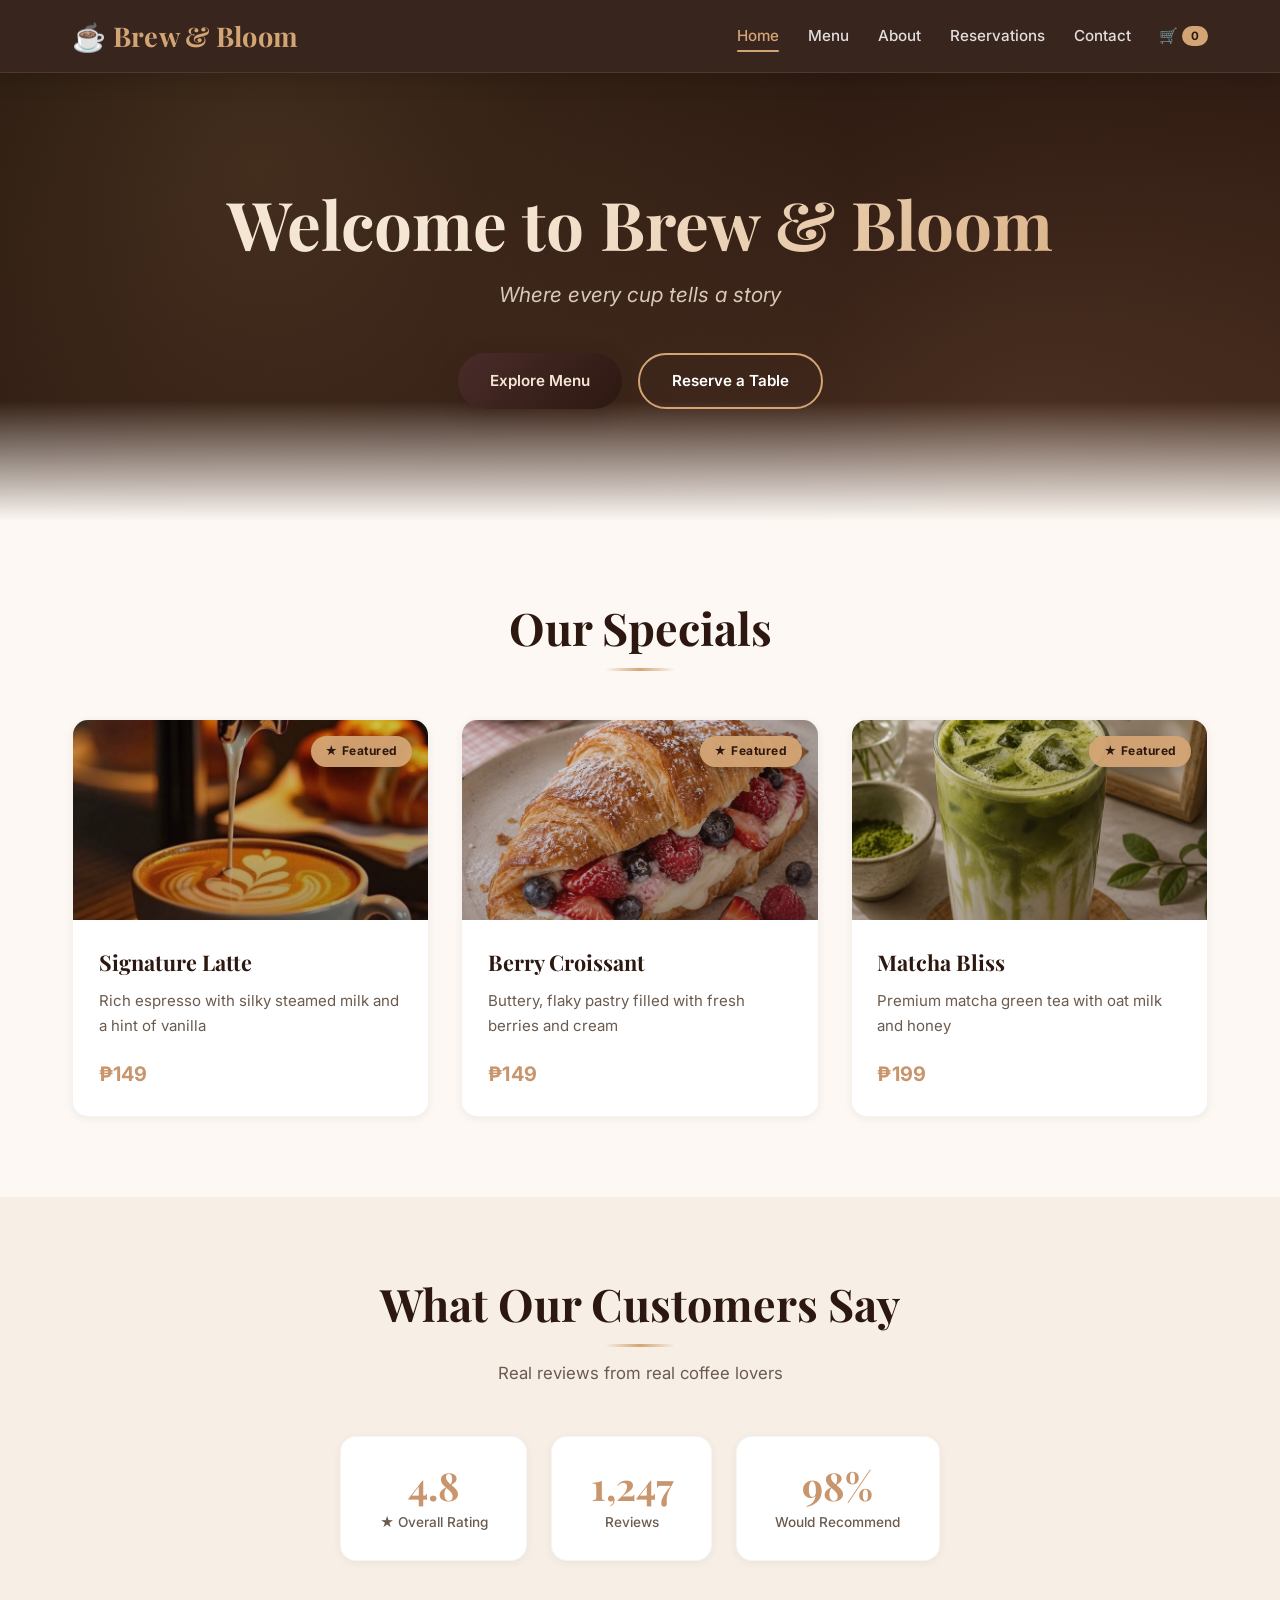
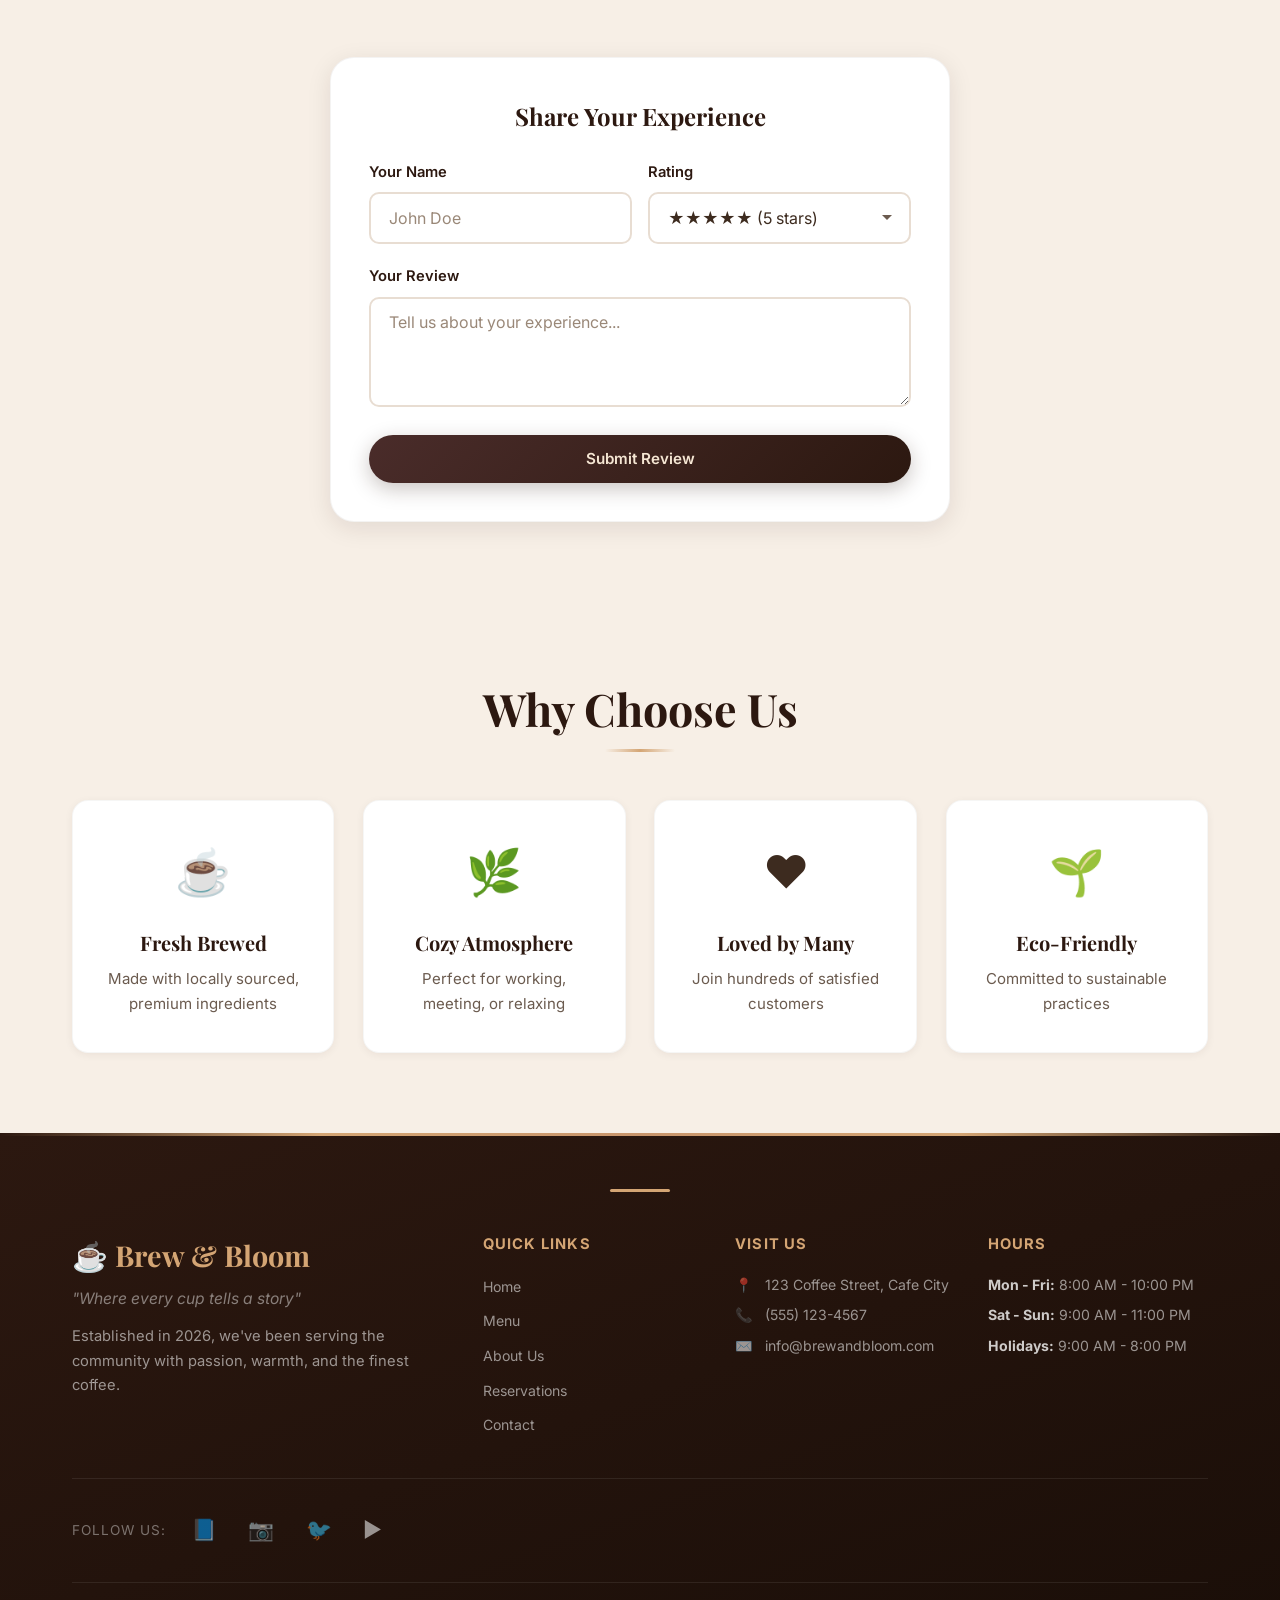
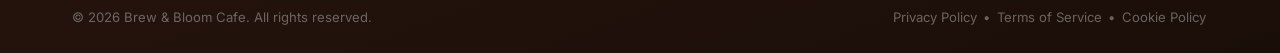
==== commit 63ee8619: "Update cafe website" ====
--- a/index.html
+++ b/index.html
@@ -6,7 +6,9 @@
     <meta name="viewport" content="width=device-width, initial-scale=1.0">
     <title>Brew & Bloom Cafe</title>
     <link rel="stylesheet" href="reiina.css">
-    <link href="https://fonts.googleapis.com/css2?family=Playfair+Display:wght@400;700&family=Inter:wght@300;400;600&display=swap" rel="stylesheet">
+    <link
+        href="https://fonts.googleapis.com/css2?family=Playfair+Display:wght@400;700&family=Inter:wght@300;400;600&display=swap"
+        rel="stylesheet">
 </head>
 
 <body>
@@ -51,7 +53,9 @@
             <h2>Our Specials</h2>
             <div class="featured-grid">
                 <div class="featured-card">
-                    <div class="featured-image" style="background: linear-gradient(135deg, #C8956C, #4A2C2A);">
+                    <div class="featured-image">
+                        <img src="Signature Latte.jpg"
+                            alt="Signature latte with silky steamed milk and latte art">
                         <span class="featured-badge">★ Featured</span>
                     </div>
                     <div class="featured-info">
@@ -61,7 +65,9 @@
                     </div>
                 </div>
                 <div class="featured-card">
-                    <div class="featured-image" style="background: linear-gradient(135deg, #D4A574, #8B5A3C);">
+                    <div class="featured-image">
+                        <img src="Creamy Berry Croissant.jpg"
+                            alt="Buttery flaky croissant filled with fresh berries and cream">
                         <span class="featured-badge">★ Featured</span>
                     </div>
                     <div class="featured-info">
@@ -71,7 +77,8 @@
                     </div>
                 </div>
                 <div class="featured-card">
-                    <div class="featured-image" style="background: linear-gradient(135deg, #7A9B76, #3D5A3A);">
+                    <div class="featured-image">
+                        <img src="matcha.jpg" alt="Iced matcha latte with oat milk and honey">
                         <span class="featured-badge">★ Featured</span>
                     </div>
                     <div class="featured-info">
@@ -128,7 +135,8 @@
                     </div>
                     <div class="form-group">
                         <label for="reviewText">Your Review</label>
-                        <textarea id="reviewText" rows="3" placeholder="Tell us about your experience..." required></textarea>
+                        <textarea id="reviewText" rows="3" placeholder="Tell us about your experience..."
+                            required></textarea>
                     </div>
                     <button type="submit" class="btn btn-primary">Submit Review</button>
                 </form>
@@ -173,7 +181,8 @@
                 <div class="footer-brand">
                     <h3>☕ Brew &amp; Bloom</h3>
                     <p class="tagline">"Where every cup tells a story"</p>
-                    <p class="description">Established in 2026, we've been serving the community with passion, warmth, and the finest coffee.</p>
+                    <p class="description">Established in 2026, we've been serving the community with passion, warmth,
+                        and the finest coffee.</p>
                 </div>
 
                 <div class="footer-links">
--- a/reiina.css
+++ b/reiina.css
@@ -448,23 +448,34 @@
     box-shadow: var(--shadow-lg);
 }
 
+/* --- Featured image (now photo-based) --- */
 .featured-image {
     height: 200px;
     position: relative;
     overflow: hidden;
-    background-size: cover;
-    background-position: center;
-    transition: transform 0.5s var(--ease);
-}
-
-.featured-card:hover .featured-image { transform: scale(1.06); }
-
+    background: var(--coffee);            /* fallback while photo loads */
+}
+
+.featured-image img {
+    width: 100%;
+    height: 100%;
+    object-fit: cover;
+    object-position: center;
+    display: block;
+    transition: transform 0.6s var(--ease);
+}
+
+/* Dark tint keeps badge + text readable over any photo */
 .featured-image::after {
     content: '';
     position: absolute;
     inset: 0;
-    background: linear-gradient(160deg, rgba(44,24,16,0.15), rgba(44,24,16,0.45));
-}
+    background: linear-gradient(160deg, rgba(44, 24, 16, 0.10), rgba(44, 24, 16, 0.45));
+    z-index: 1;
+    pointer-events: none;
+}
+
+.featured-card:hover .featured-image img { transform: scale(1.06); }
 
 .featured-badge {
     position: absolute;
@@ -1763,6 +1774,6 @@
         box-shadow: var(--shadow-sm);
     }
     .nav-links a:hover::after { width: 0; }
-    .featured-card:hover .featured-image { transform: none; }
+    .featured-card:hover .featured-image img { transform: none; }
     .feature:hover .feature-icon { animation: none; transform: none; }
 }
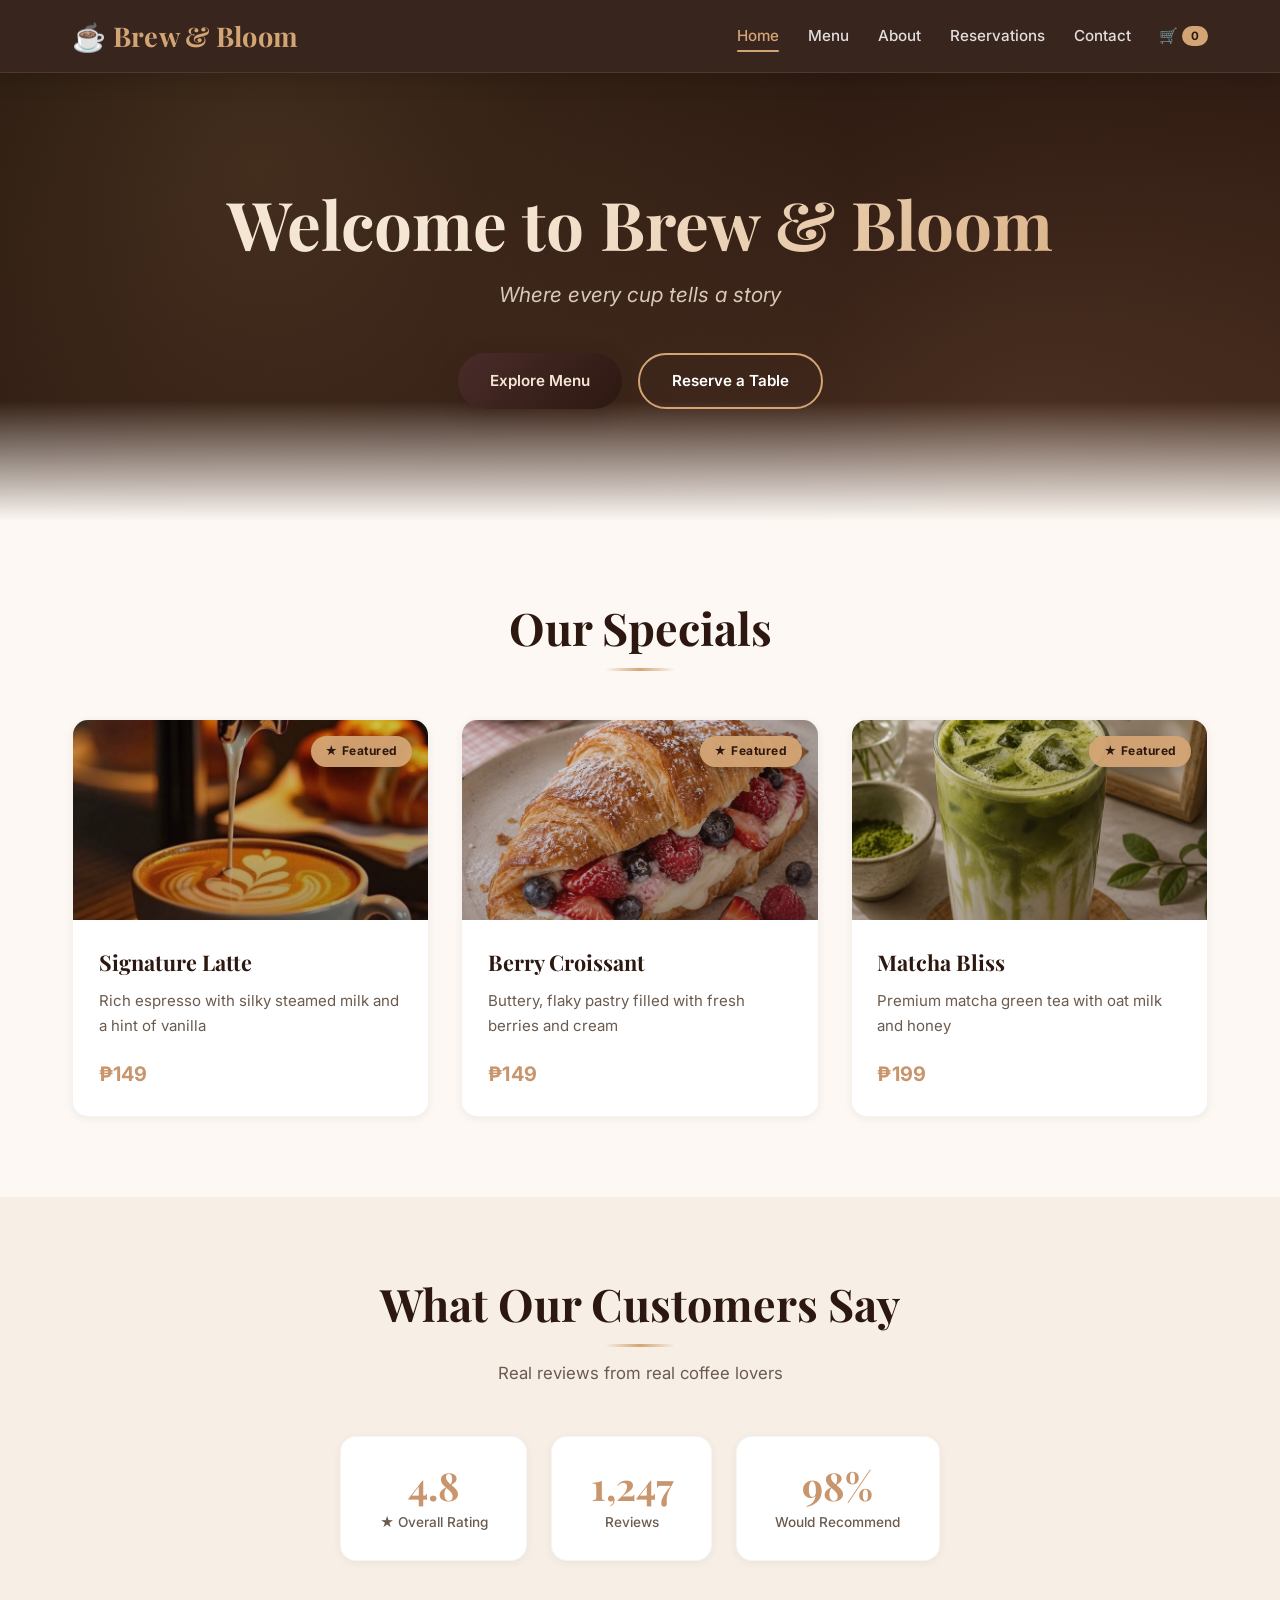
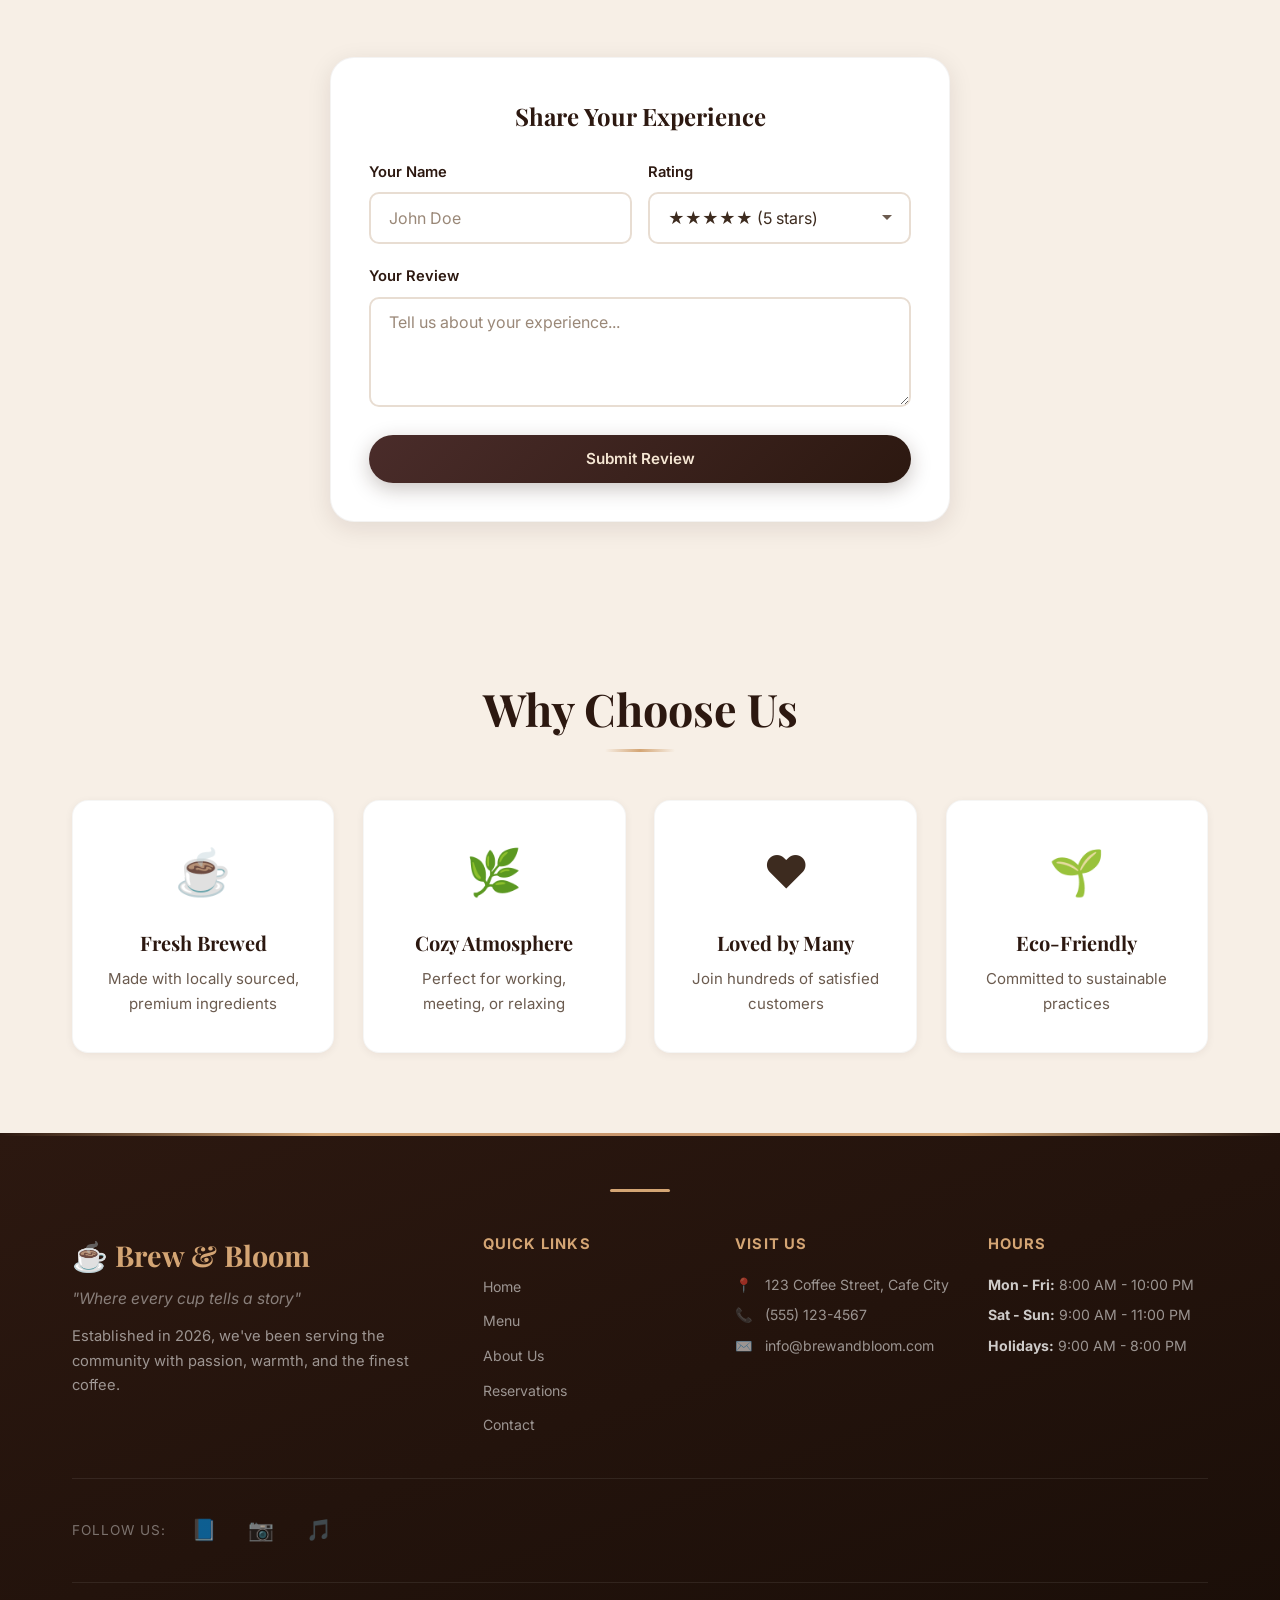
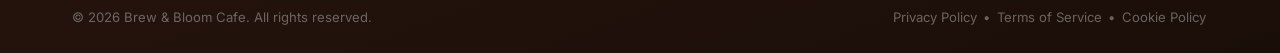
==== commit 2b18a08d: "Update cafe website updated the link of the contacts" ====
--- a/index.html
+++ b/index.html
@@ -54,8 +54,7 @@
             <div class="featured-grid">
                 <div class="featured-card">
                     <div class="featured-image">
-                        <img src="Signature Latte.jpg"
-                            alt="Signature latte with silky steamed milk and latte art">
+                        <img src="Signature Latte.jpg" alt="Signature latte with silky steamed milk and latte art">
                         <span class="featured-badge">★ Featured</span>
                     </div>
                     <div class="featured-info">
@@ -219,10 +218,9 @@
 
             <div class="footer-social">
                 <span>Follow us:</span>
-                <a href="#" aria-label="Facebook">📘</a>
-                <a href="#" aria-label="Instagram">📷</a>
-                <a href="#" aria-label="Twitter">🐦</a>
-                <a href="#" aria-label="YouTube">▶️</a>
+                <a href="https://www.facebook.com/alcantara.asiaa" aria-label="Facebook">📘</a>
+                <a href="https://www.instagram.com/nglcbrgd_/" aria-label="Instagram">📷</a>
+                <a href="https://www.tiktok.com/@jst.rnm?lang=en" aria-label="TikTok">🎵</a>
             </div>
 
             <div class="footer-bottom">
--- a/reiina.css
+++ b/reiina.css
@@ -448,12 +448,12 @@
     box-shadow: var(--shadow-lg);
 }
 
-/* --- Featured image (now photo-based) --- */
+/* --- Featured image (photo-based) --- */
 .featured-image {
     height: 200px;
     position: relative;
     overflow: hidden;
-    background: var(--coffee);            /* fallback while photo loads */
+    background: var(--coffee);
 }
 
 .featured-image img {
@@ -1519,7 +1519,10 @@
 
     .logo h2 { font-size: 1.35rem; }
 
-    .hamburger { display: flex; }
+    .hamburger {
+        display: flex;
+        z-index: 1002;
+    }
 
     .nav-links {
         position: absolute;
@@ -1535,14 +1538,31 @@
         padding: 0;
         max-height: 0;
         overflow: hidden;
-        transition: max-height 0.4s var(--ease), padding 0.3s;
+        /* NEW: closed menu can never intercept taps */
+        visibility: hidden;
+        opacity: 0;
+        pointer-events: none;
+        transform: translateY(-8px);
+        transition: max-height 0.4s var(--ease),
+                    opacity 0.25s ease,
+                    transform 0.3s var(--ease),
+                    padding 0.3s ease,
+                    visibility 0.4s;
         border-bottom: 1px solid rgba(212, 165, 116, 0.15);
         box-shadow: 0 8px 24px rgba(0, 0, 0, 0.25);
+        z-index: 1100;
     }
 
     .nav-links.open {
-        max-height: 600px;
+        max-height: calc(100vh - 70px);
+        overflow-y: auto;
+        -webkit-overflow-scrolling: touch;
         padding: 0.6rem 0;
+        /* NEW: guaranteed tappable when open */
+        visibility: visible;
+        opacity: 1;
+        pointer-events: auto;
+        transform: translateY(0);
     }
 
     .nav-links li {
@@ -1712,68 +1732,4 @@
     .btn-qty { width: 36px; height: 36px; font-size: 1rem; }
     .quantity { font-size: 1rem; min-width: 24px; }
     .cart-item-total { font-size: 1rem; }
-    .btn-remove { min-width: 36px; min-height: 36px; }
-
-    .summary-row { font-size: 0.9rem; }
-    .summary-row.total { font-size: 1.1rem; }
-
-    .empty-cart { padding: 2.5rem 1.2rem; }
-    .empty-cart h2 { font-size: 1.5rem; }
-
-    .contact-item { gap: 0.8rem; }
-    .contact-icon { width: 40px; height: 40px; font-size: 1.2rem; }
-
-    .image-placeholder { height: 240px; }
-
-    .notification { font-size: 0.85rem; padding: 0.8rem 1.1rem; }
-}
-
-/* ============================================================
-   RESPONSIVE — Very small phones (≤ 360px)
-   ============================================================ */
-@media (max-width: 360px) {
-    .container { padding: 0 0.75rem; }
-
-    .logo h2 { font-size: 1.05rem; }
-
-    .nav-links a { padding: 0.75rem 1.1rem; font-size: 0.92rem; }
-
-    .hero-buttons { max-width: 100%; }
-    .btn { padding: 0.75rem 1.2rem; font-size: 0.85rem; }
-
-    .category-btn { padding: 0.55rem 1rem; font-size: 0.8rem; }
-
-    .cart-item-controls { justify-content: center; flex-wrap: wrap; }
-    .cart-item-total { width: 100%; text-align: center; }
-}
-
-/* ============================================================
-   Accessibility — reduced motion
-   ============================================================ */
-@media (prefers-reduced-motion: reduce) {
-    *, *::before, *::after {
-        animation-duration: 0.01ms !important;
-        animation-iteration-count: 1 !important;
-        transition-duration: 0.01ms !important;
-        scroll-behavior: auto !important;
-    }
-}
-
-/* ============================================================
-   Hover effects only on devices that support hover
-   (prevents "sticky hover" on touch screens)
-   ============================================================ */
-@media (hover: none) {
-    .featured-card:hover,
-    .feature:hover,
-    .menu-item:hover,
-    .cart-item:hover,
-    .review-card:hover,
-    .stat-item:hover {
-        transform: none;
-        box-shadow: var(--shadow-sm);
-    }
-    .nav-links a:hover::after { width: 0; }
-    .featured-card:hover .featured-image img { transform: none; }
-    .feature:hover .feature-icon { animation: none; transform: none; }
 }
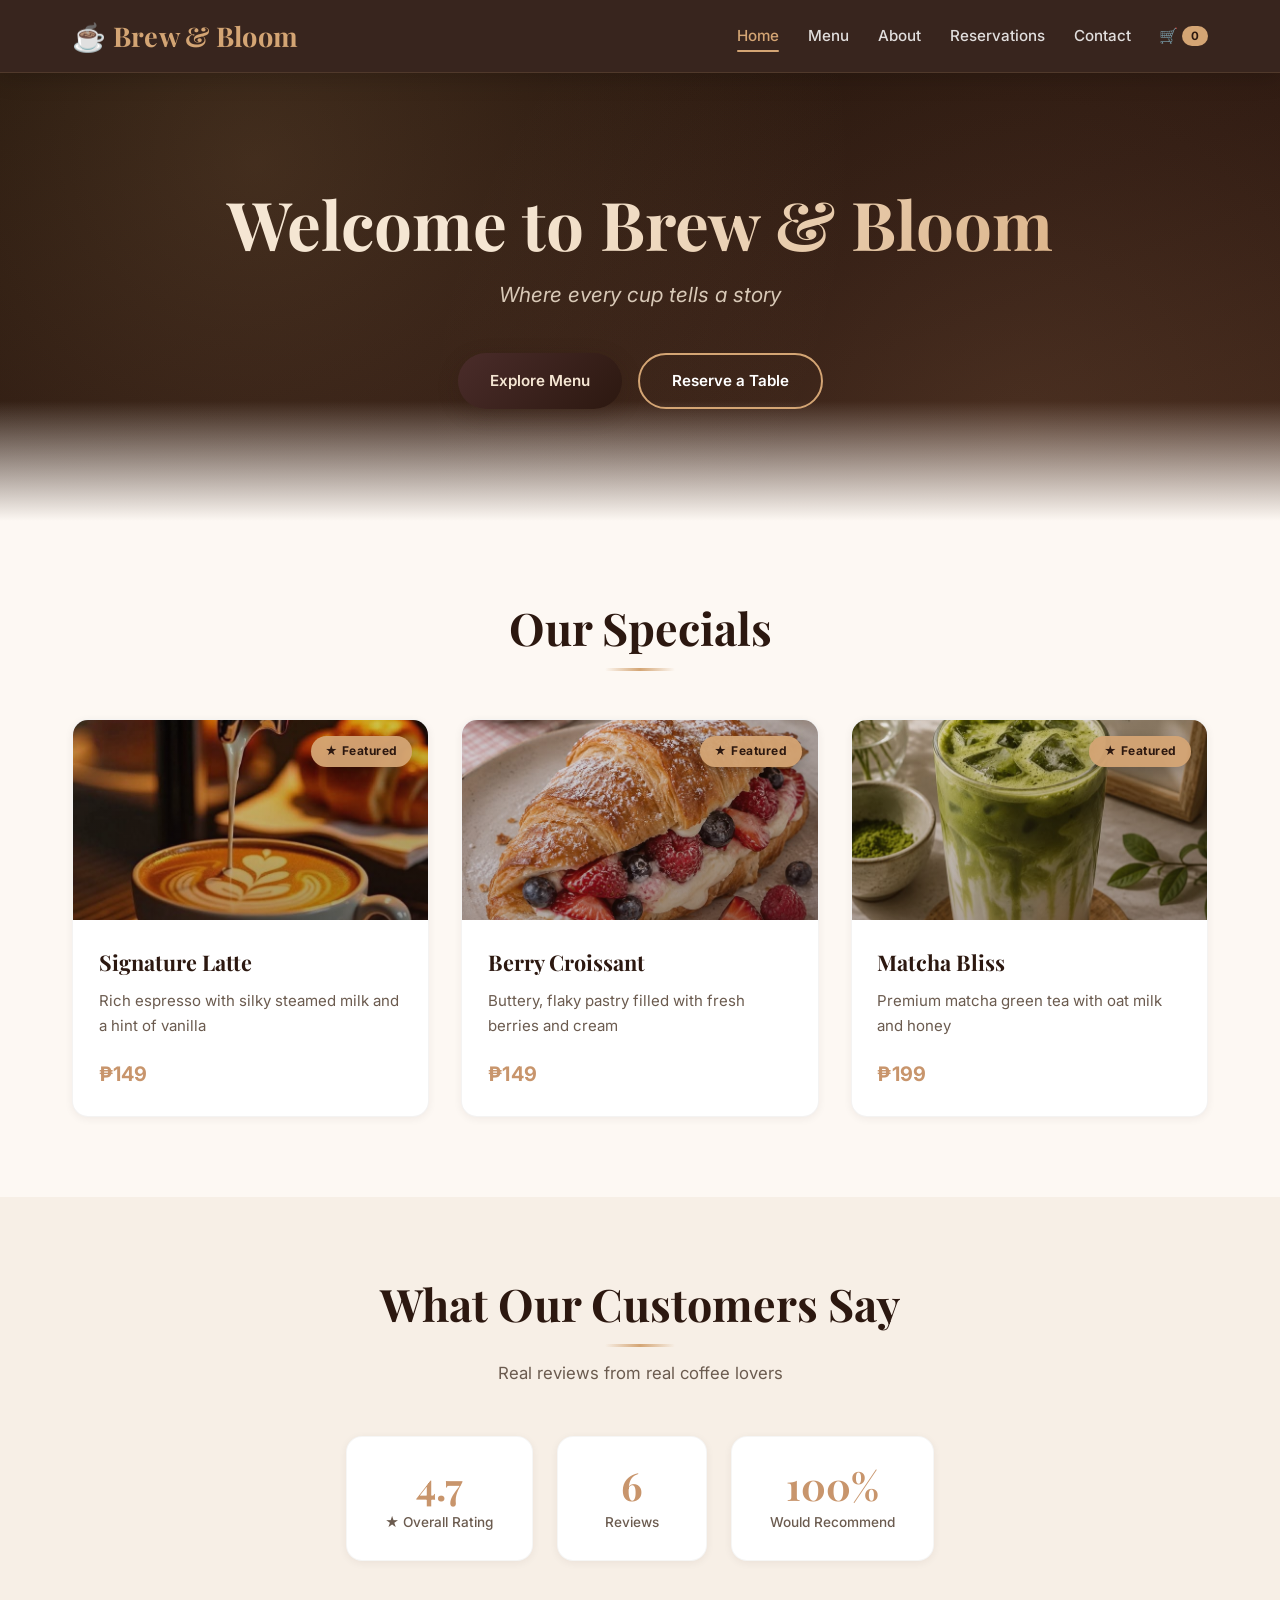
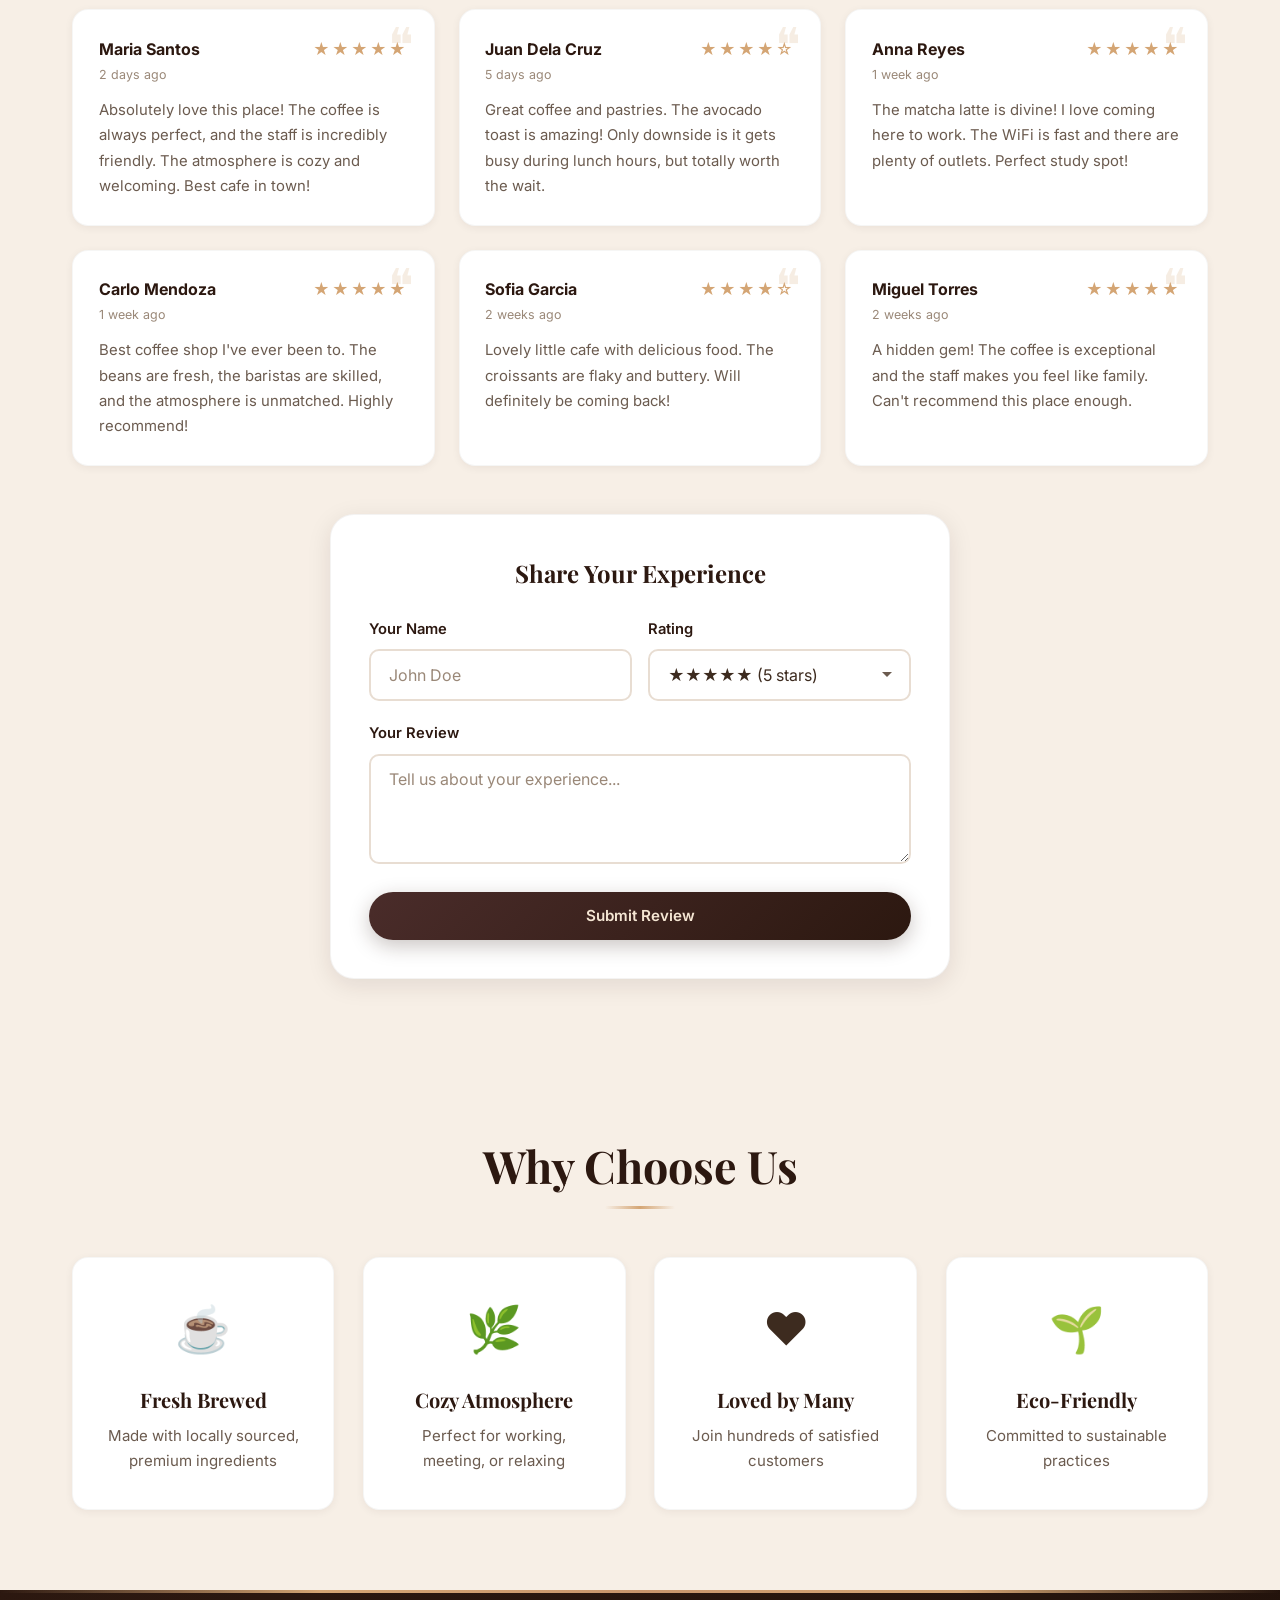
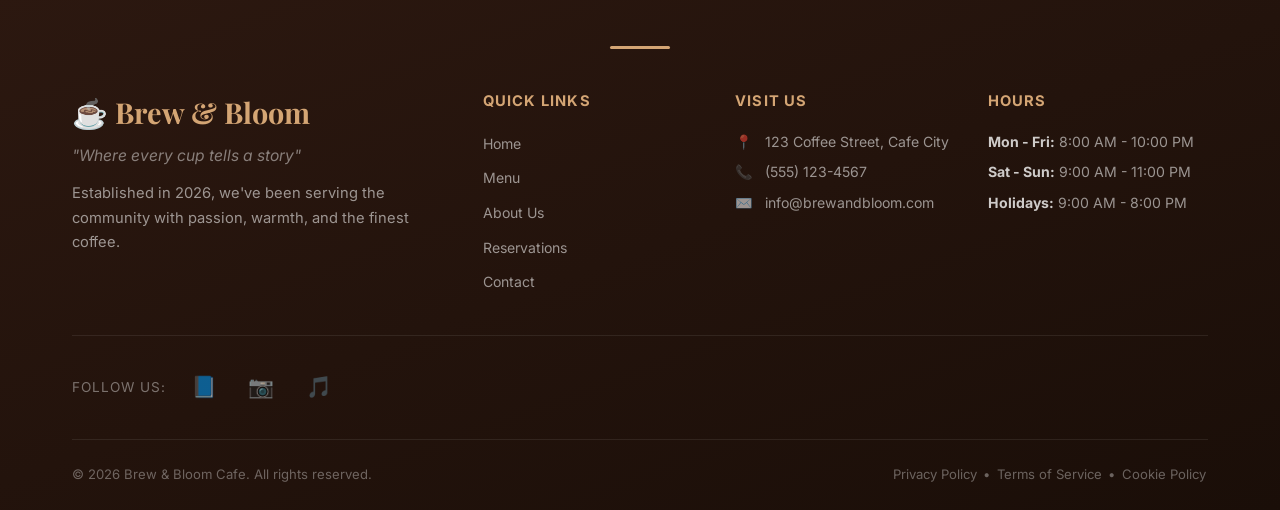
==== commit 8aeda8da: "Fix mobile navigation and script loading" ====
--- a/index.html
+++ b/index.html
@@ -19,7 +19,7 @@
             <div class="logo">
                 <h2>☕ Brew & Bloom</h2>
             </div>
-            <ul class="nav-links">
+            <ul class="nav-links" id="primary-navigation">
                 <li><a href="index.html" class="active">Home</a></li>
                 <li><a href="menu.html">Menu</a></li>
                 <li><a href="about.html">About</a></li>
@@ -27,11 +27,12 @@
                 <li><a href="contact.html">Contact</a></li>
                 <li><a href="cart.html" class="cart-link">🛒 <span class="cart-count" id="cartCount">0</span></a></li>
             </ul>
-            <div class="hamburger">
+            <button type="button" class="hamburger" aria-label="Toggle navigation menu"
+                aria-controls="primary-navigation" aria-expanded="false">
                 <span></span>
                 <span></span>
                 <span></span>
-            </div>
+            </button>
         </div>
     </nav>
 
@@ -236,7 +237,7 @@
         </div>
     </footer>
 
-    <script src="main.js"></script>
+    <script src="MAIN.JS"></script>
 </body>
 
 </html>
--- a/reiina.css
+++ b/reiina.css
@@ -213,6 +213,10 @@
     display: none;
     flex-direction: column;
     gap: 5px;
+    border: 0;
+    background: transparent;
+    color: inherit;
+    font: inherit;
     cursor: pointer;
     padding: 10px;
     border-radius: 8px;
@@ -1555,6 +1559,7 @@
 
     .nav-links.open {
         max-height: calc(100vh - 70px);
+        max-height: calc(100dvh - 70px);
         overflow-y: auto;
         -webkit-overflow-scrolling: touch;
         padding: 0.6rem 0;
